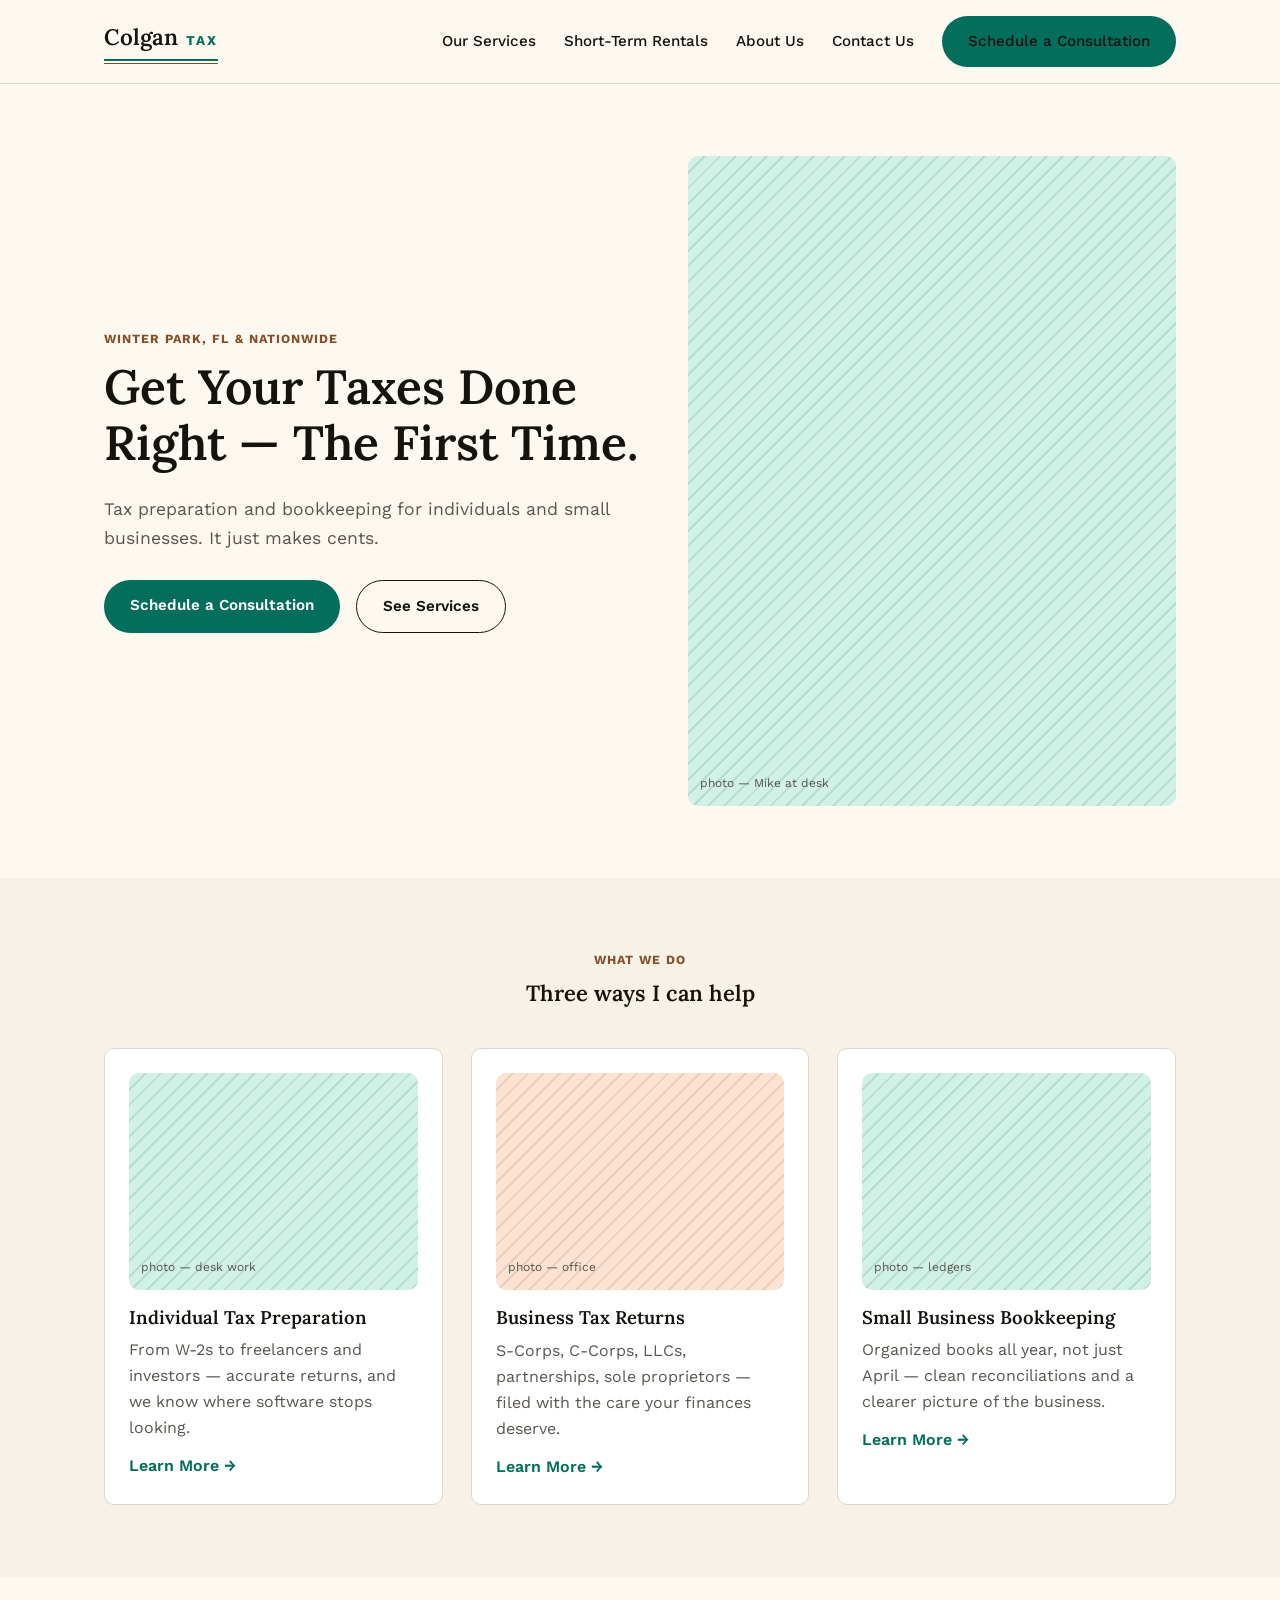
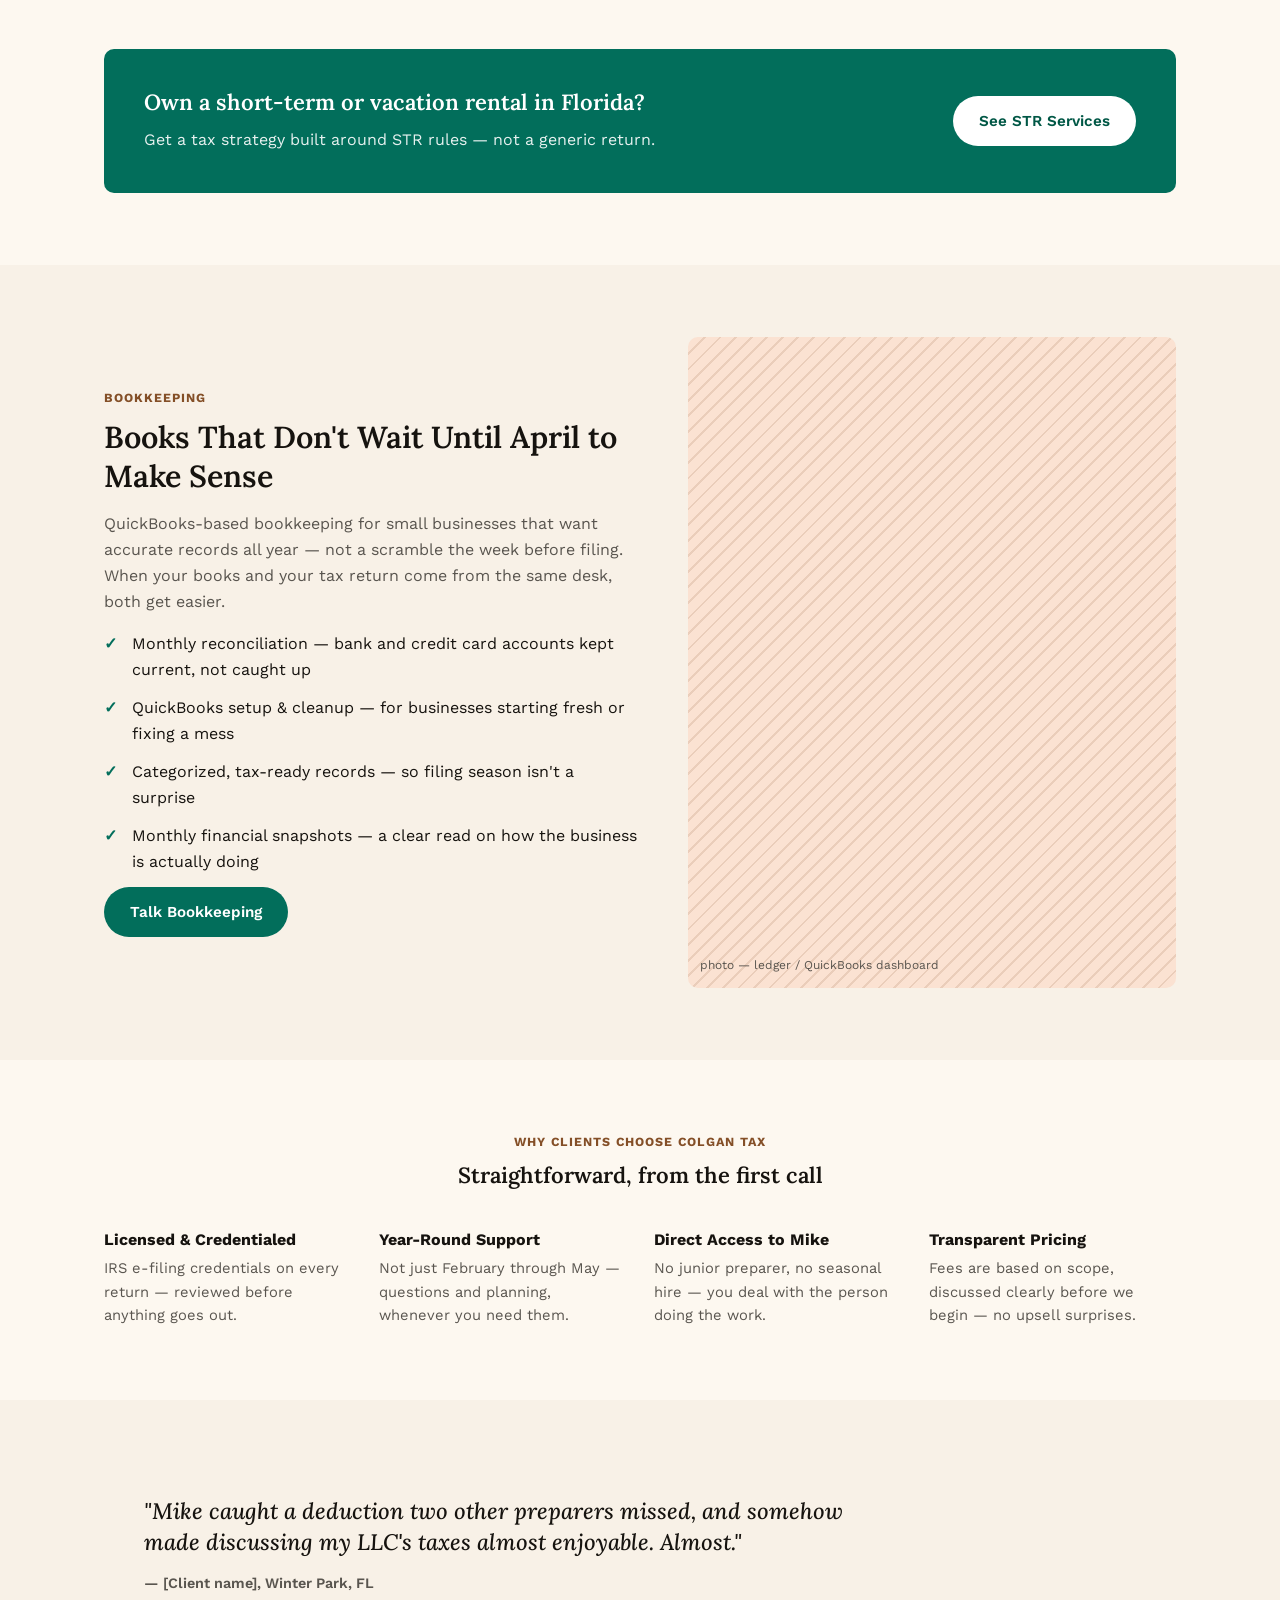
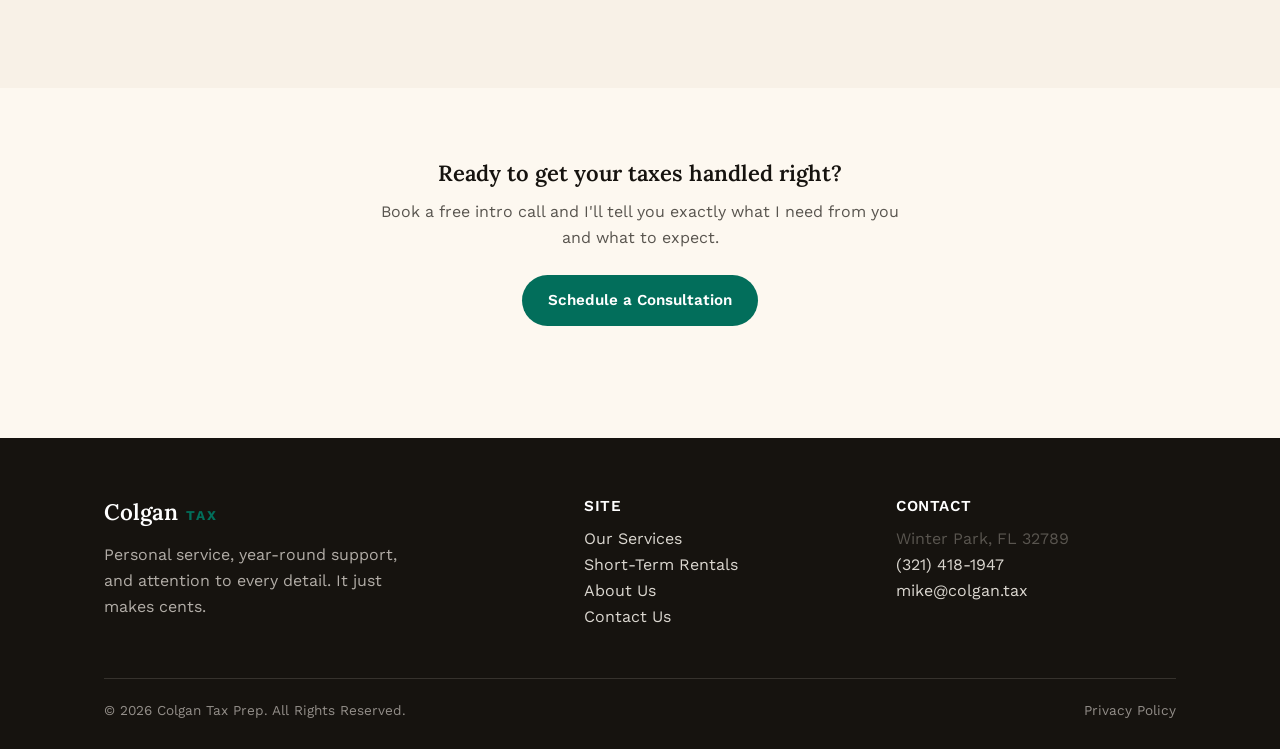
==== index.html @ f98f4fd1 "Initial site: static backbone styled to Colgan Tax design system Five-page static HTML/CSS site (Hom" ====
<!DOCTYPE html>
<html lang="en">
<head>
  <meta charset="UTF-8">
  <meta name="viewport" content="width=device-width, initial-scale=1.0">
  <title>Colgan Tax | Tax Prep &amp; Bookkeeping for Individuals, Businesses &amp; Short-Term Rental Owners</title>
  <meta name="description" content="Colgan Tax provides individual and business tax preparation, small business bookkeeping, and specialized tax services for short-term rental owners, with deep expertise in Florida rental rules.">
  <link rel="icon" type="image/svg+xml" href="images/favicon.svg">
  <link rel="stylesheet" href="css/styles.css">
</head>
<body>

  <header class="site-header">
    <nav class="nav">
      <a href="index.html" class="logo">
        <span class="logo-wordmark">Colgan<span class="tax">TAX</span></span>
        <span class="logo-rules"><span class="rule-1"></span><span class="rule-2"></span></span>
      </a>
      <button class="nav-toggle" aria-label="Toggle navigation">&#9776;</button>
      <ul class="nav-links">
        <li><a href="services.html">Our Services</a></li>
        <li><a href="short-term-rentals.html">Short-Term Rentals</a></li>
        <li><a href="about.html">About Us</a></li>
        <li><a href="contact.html">Contact Us</a></li>
        <li><a href="contact.html#consultation" class="btn btn-primary">Schedule a Consultation</a></li>
      </ul>
    </nav>
  </header>

  <section class="hero">
    <div class="container hero-grid">
      <div>
        <span class="eyebrow">Winter Park, FL &amp; Nationwide</span>
        <h1 class="display">Get Your Taxes Done Right — The First Time.</h1>
        <p class="lead" style="font-size:1.1rem;">Tax preparation and bookkeeping for individuals and small businesses. It just makes cents.</p>
        <div class="actions">
          <a href="contact.html#consultation" class="btn btn-primary">Schedule a Consultation</a>
          <a href="services.html" class="btn btn-outline">See Services</a>
        </div>
      </div>
      <div class="photo-block tint-green">photo — Mike at desk</div>
    </div>
  </section>

  <section class="bg-paper-alt">
    <div class="container">
      <div class="section-header center">
        <span class="eyebrow">What We Do</span>
        <h2>Three ways I can help</h2>
      </div>
      <div class="grid grid-3">
        <div class="card">
          <div class="photo-block tint-green">photo — desk work</div>
          <h3>Individual Tax Preparation</h3>
          <p>From W-2s to freelancers and investors — accurate returns, and we know where software stops looking.</p>
          <a href="services.html#individual" class="text-link">Learn More &rarr;</a>
        </div>
        <div class="card">
          <div class="photo-block tint-gold">photo — office</div>
          <h3>Business Tax Returns</h3>
          <p>S-Corps, C-Corps, LLCs, partnerships, sole proprietors — filed with the care your finances deserve.</p>
          <a href="services.html#business" class="text-link">Learn More &rarr;</a>
        </div>
        <div class="card">
          <div class="photo-block tint-green">photo — ledgers</div>
          <h3>Small Business Bookkeeping</h3>
          <p>Organized books all year, not just April — clean reconciliations and a clearer picture of the business.</p>
          <a href="services.html#bookkeeping" class="text-link">Learn More &rarr;</a>
        </div>
      </div>
    </div>
  </section>

  <section>
    <div class="container">
      <div class="callout">
        <div>
          <h2>Own a short-term or vacation rental in Florida?</h2>
          <p>Get a tax strategy built around STR rules — not a generic return.</p>
        </div>
        <a href="short-term-rentals.html" class="btn" style="background:#fff;color:var(--green-dark);">See STR Services</a>
      </div>
    </div>
  </section>

  <section id="bookkeeping" class="bg-paper-alt">
    <div class="container hero-grid">
      <div>
        <span class="eyebrow">Bookkeeping</span>
        <h2 style="font-size:1.9rem;">Books That Don't Wait Until April to Make Sense</h2>
        <p>QuickBooks-based bookkeeping for small businesses that want accurate records all year — not a scramble the week before filing. When your books and your tax return come from the same desk, both get easier.</p>
        <ul class="check-list">
          <li>Monthly reconciliation — bank and credit card accounts kept current, not caught up</li>
          <li>QuickBooks setup &amp; cleanup — for businesses starting fresh or fixing a mess</li>
          <li>Categorized, tax-ready records — so filing season isn't a surprise</li>
          <li>Monthly financial snapshots — a clear read on how the business is actually doing</li>
        </ul>
        <a href="contact.html#consultation" class="btn btn-primary">Talk Bookkeeping</a>
      </div>
      <div class="photo-block tint-gold">photo — ledger / QuickBooks dashboard</div>
    </div>
  </section>

  <section>
    <div class="container">
      <div class="section-header center">
        <span class="eyebrow">Why Clients Choose Colgan Tax</span>
        <h2>Straightforward, from the first call</h2>
      </div>
      <div class="grid grid-4">
        <div class="trust-item">
          <h3>Licensed &amp; Credentialed</h3>
          <p>IRS e-filing credentials on every return — reviewed before anything goes out.</p>
        </div>
        <div class="trust-item">
          <h3>Year-Round Support</h3>
          <p>Not just February through May — questions and planning, whenever you need them.</p>
        </div>
        <div class="trust-item">
          <h3>Direct Access to Mike</h3>
          <p>No junior preparer, no seasonal hire — you deal with the person doing the work.</p>
        </div>
        <div class="trust-item">
          <h3>Transparent Pricing</h3>
          <p>Fees are based on scope, discussed clearly before we begin — no upsell surprises.</p>
        </div>
      </div>
    </div>
  </section>

  <section class="bg-paper-alt">
    <div class="container">
      <blockquote class="testimonial">
        "Mike caught a deduction two other preparers missed, and somehow made discussing my LLC's taxes almost enjoyable. Almost."
        <cite>— [Client name], Winter Park, FL</cite>
      </blockquote>
    </div>
  </section>

  <section class="text-center">
    <div class="container">
      <h2>Ready to get your taxes handled right?</h2>
      <p style="max-width:520px;margin:0 auto 24px;">Book a free intro call and I'll tell you exactly what I need from you and what to expect.</p>
      <a href="contact.html#consultation" class="btn btn-primary">Schedule a Consultation</a>
    </div>
  </section>

  <footer class="site-footer">
    <div class="container">
      <div class="footer-grid">
        <div>
          <span class="logo-wordmark">Colgan<span class="tax">TAX</span></span>
          <p class="footer-tagline">Personal service, year-round support, and attention to every detail. It just makes cents.</p>
        </div>
        <div>
          <h4>Site</h4>
          <p><a href="services.html">Our Services</a><br>
          <a href="short-term-rentals.html">Short-Term Rentals</a><br>
          <a href="about.html">About Us</a><br>
          <a href="contact.html">Contact Us</a></p>
        </div>
        <div>
          <h4>Contact</h4>
          <p>Winter Park, FL 32789<br>
          <a href="tel:+13214181947">(321) 418-1947</a><br>
          <a href="mailto:mike@colgan.tax">mike@colgan.tax</a></p>
        </div>
      </div>
      <div class="footer-bottom">
        <span>&copy; <span data-year>2026</span> Colgan Tax Prep. All Rights Reserved.</span>
        <span><a href="#">Privacy Policy</a></span>
      </div>
    </div>
  </footer>

  <script src="js/main.js"></script>
</body>
</html>
---- css/styles.css ----
@import url('https://fonts.googleapis.com/css2?family=Lora:ital,wght@0,500;0,600;0,700;1,500&family=Work+Sans:wght@400;500;600;700&display=swap');

/* =========================================================
   Colgan Tax — design tokens
   Source: Colgan Tax Design System v1, July 2026
   ========================================================= */
:root {
  --paper: oklch(98% .012 75);
  --ink: oklch(19% .01 75);
  --ink-soft: oklch(45% .01 75);
  --line: oklch(88% .01 75);

  --green: oklch(48% .09 175);
  --green-dark: oklch(40% .09 175);
  --green-tint: oklch(93% .035 175);

  --gold: oklch(48% .09 55);
  --gold-dark: oklch(40% .09 55);
  --gold-tint: oklch(93% .035 55);

  --font-display: 'Lora', Georgia, serif;
  --font-body: 'Work Sans', -apple-system, BlinkMacSystemFont, sans-serif;

  --radius-pill: 999px;
  --radius-card: 10px;
  --max-width: 1120px;
  --shadow: 0 2px 14px rgba(20, 30, 25, 0.06);
}

* { box-sizing: border-box; }
html { scroll-behavior: smooth; }

body {
  margin: 0;
  font-family: var(--font-body);
  color: var(--ink);
  background: var(--paper);
  line-height: 1.625; /* body 16/26 */
}

h1, h2, h3, h4 {
  font-family: var(--font-display);
  font-weight: 600;
  color: var(--ink);
  margin: 0 0 0.5em;
}

h1 { font-size: 2rem; line-height: 1.25; } /* 32/40 */
h2 { font-size: 1.375rem; line-height: 1.27; } /* 22/28 */
h3 { font-size: 1.15rem; line-height: 1.3; }

.display { font-size: 3rem; line-height: 1.17; } /* 48/56 */

p { margin: 0 0 1em; color: var(--ink-soft); }

a { color: var(--green); text-decoration: none; }
a:hover { text-decoration: underline; }

img { max-width: 100%; display: block; }

.container {
  max-width: var(--max-width);
  margin: 0 auto;
  padding: 0 24px;
}

/* ---------- Logo / wordmark (Direction A — Grand Total wordmark) ---------- */
.logo {
  display: inline-flex;
  flex-direction: column;
  text-decoration: none;
  width: fit-content;
}
.logo:hover { text-decoration: none; }
.logo-wordmark {
  font-family: var(--font-display);
  font-weight: 600;
  font-size: 1.4rem;
  color: var(--ink);
  display: flex;
  align-items: baseline;
  gap: 8px;
}
.logo-wordmark .tax {
  font-family: var(--font-body);
  font-weight: 700;
  letter-spacing: 0.15em;
  color: var(--green);
  font-size: 0.6em;
}
.logo-rules { margin-top: 4px; }
.logo-rules span { display: block; }
.logo-rules .rule-1 { height: 2px; background: var(--green); }
.logo-rules .rule-2 { height: 1px; background: var(--gold); margin-top: 2px; }

/* ---------- Header / nav ---------- */
.site-header {
  background: var(--paper);
  border-bottom: 1px solid var(--line);
  position: sticky;
  top: 0;
  z-index: 50;
}

.nav {
  display: flex;
  align-items: center;
  justify-content: space-between;
  padding: 16px 24px;
  max-width: var(--max-width);
  margin: 0 auto;
}

.nav-links {
  display: flex;
  align-items: center;
  gap: 28px;
  list-style: none;
  margin: 0;
  padding: 0;
}

.nav-links a {
  color: var(--ink);
  font-weight: 500;
  font-size: 0.95rem;
}
.nav-links a:hover { color: var(--green); text-decoration: none; }

.nav-toggle {
  display: none;
  background: none;
  border: none;
  font-size: 1.6rem;
  color: var(--ink);
  cursor: pointer;
}

/* ---------- Buttons ---------- */
.btn {
  display: inline-block;
  padding: 13px 26px;
  border-radius: var(--radius-pill);
  font-weight: 600;
  font-size: 0.95rem;
  cursor: pointer;
  border: none;
  font-family: var(--font-body);
}

.btn-primary { background: var(--green); color: #fff; }
.btn-primary:hover { background: var(--green-dark); text-decoration: none; }

.btn-gold { background: var(--gold); color: #fff; }
.btn-gold:hover { background: var(--gold-dark); text-decoration: none; }

.btn-outline { background: transparent; color: var(--ink); border: 1px solid var(--ink); }
.btn-outline:hover { background: var(--ink); color: var(--paper); text-decoration: none; }

.btn-outline-invert { background: transparent; color: #fff; border: 1px solid rgba(255,255,255,0.5); }
.btn-outline-invert:hover { background: rgba(255,255,255,0.12); text-decoration: none; }

.text-link { color: var(--green); font-weight: 600; }

/* ---------- Hero ---------- */
.hero { padding: 72px 0; }
.hero-small { padding: 56px 0; }

.hero-grid {
  display: grid;
  grid-template-columns: 1.1fr 1fr;
  gap: 48px;
  align-items: center;
}

.eyebrow {
  text-transform: uppercase;
  letter-spacing: 0.08em;
  font-size: 0.78rem;
  color: var(--gold);
  font-weight: 700;
  margin-bottom: 10px;
  display: block;
}

.hero .actions { display: flex; gap: 16px; margin-top: 28px; flex-wrap: wrap; }

/* ---------- Photo placeholder (diagonal ledger stripes) ---------- */
.photo-block {
  border-radius: var(--radius-card);
  aspect-ratio: 4 / 3;
  display: flex;
  align-items: flex-end;
  padding: 12px;
  font-size: 0.75rem;
  color: var(--ink-soft);
  font-family: var(--font-body);
}
.photo-block.tint-green {
  background-color: var(--green-tint);
  background-image: repeating-linear-gradient(135deg, oklch(48% .09 175 / 14%) 0px, oklch(48% .09 175 / 14%) 2px, transparent 2px, transparent 11px);
}
.photo-block.tint-gold {
  background-color: var(--gold-tint);
  background-image: repeating-linear-gradient(135deg, oklch(48% .09 55 / 14%) 0px, oklch(48% .09 55 / 14%) 2px, transparent 2px, transparent 11px);
}
.hero-grid .photo-block { aspect-ratio: 3 / 4; }

/* ---------- Sections ---------- */
section { padding: 72px 0; }
.section-tight { padding: 56px 0; }

.section-header { max-width: 640px; margin-bottom: 40px; }
.section-header.center { margin-left: auto; margin-right: auto; text-align: center; }

/* ---------- Grid / cards ---------- */
.grid { display: grid; gap: 28px; }
.grid-3 { grid-template-columns: repeat(3, 1fr); }
.grid-2 { grid-template-columns: repeat(2, 1fr); }
.grid-4 { grid-template-columns: repeat(4, 1fr); }

.card {
  background: #fff;
  border: 1px solid var(--line);
  border-radius: var(--radius-card);
  padding: 24px;
}
.card h3 { margin: 16px 0 8px; }
.card p { margin-bottom: 12px; }

.card .icon {
  width: 44px;
  height: 44px;
  border-radius: 50%;
  background: var(--green-tint);
  color: var(--green-dark);
  display: flex;
  align-items: center;
  justify-content: center;
  font-size: 1.3rem;
}

/* ---------- Tags / badges ---------- */
.tag {
  display: inline-block;
  border-radius: var(--radius-pill);
  padding: 6px 16px;
  font-size: 0.85rem;
  font-weight: 600;
  margin-right: 8px;
  margin-bottom: 8px;
}
.tag-green { background: var(--green-tint); color: var(--green-dark); }
.tag-gold { background: var(--gold-tint); color: var(--gold-dark); }

/* ---------- Callout banner ---------- */
.callout {
  background: var(--green);
  color: #fff;
  border-radius: var(--radius-card);
  padding: 40px;
  display: flex;
  align-items: center;
  justify-content: space-between;
  gap: 24px;
  flex-wrap: wrap;
}
.callout h2, .callout p { color: #fff; }
.callout p { color: rgba(255,255,255,0.9); margin-bottom: 0; }

/* ---------- Trust bar ---------- */
.trust-item h3 { font-family: var(--font-body); font-size: 1rem; font-weight: 700; margin-bottom: 6px; }
.trust-item p { font-size: 0.92rem; margin-bottom: 0; }

/* ---------- List with checks ---------- */
.check-list { list-style: none; margin: 0; padding: 0; }
.check-list li {
  padding-left: 28px;
  position: relative;
  margin-bottom: 12px;
  color: var(--ink);
}
.check-list li::before {
  content: "\2713";
  position: absolute;
  left: 0;
  color: var(--green);
  font-weight: bold;
}

/* ---------- Testimonial ---------- */
.testimonial {
  font-family: var(--font-display);
  font-style: italic;
  font-weight: 500;
  font-size: 1.4rem;
  line-height: 1.4;
  color: var(--ink);
  max-width: 720px;
}
.testimonial cite {
  display: block;
  margin-top: 16px;
  font-style: normal;
  font-family: var(--font-body);
  font-weight: 600;
  color: var(--ink-soft);
  font-size: 0.9rem;
}

/* ---------- Forms ---------- */
form .field { margin-bottom: 20px; }
label { display: block; font-weight: 600; margin-bottom: 6px; font-size: 0.92rem; color: var(--ink); }
input, textarea, select {
  width: 100%;
  padding: 12px 14px;
  border: 1px solid var(--line);
  border-radius: 8px;
  font-family: var(--font-body);
  font-size: 1rem;
  background: #fff;
  color: var(--ink);
}
input:focus, textarea:focus, select:focus {
  outline: 2px solid var(--green);
  outline-offset: 1px;
}
textarea { resize: vertical; min-height: 130px; }

/* ---------- Footer ---------- */
.site-footer {
  background: var(--ink);
  color: oklch(88% .01 75);
  padding: 56px 0 28px;
  margin-top: 40px;
}
.site-footer .logo-wordmark { color: #fff; }
.site-footer h4 { color: #fff; font-family: var(--font-body); font-size: 0.95rem; letter-spacing: 0.04em; text-transform: uppercase; }
.site-footer a { color: oklch(88% .01 75); }
.site-footer a:hover { color: #fff; }
.footer-tagline { margin-top: 12px; max-width: 320px; color: oklch(75% .01 75); }
.footer-grid {
  display: grid;
  grid-template-columns: 1.6fr 1fr 1fr;
  gap: 32px;
  margin-bottom: 32px;
}
.footer-bottom {
  border-top: 1px solid oklch(32% .01 75);
  padding-top: 20px;
  font-size: 0.85rem;
  display: flex;
  justify-content: space-between;
  flex-wrap: wrap;
  gap: 12px;
  color: oklch(65% .01 75);
}
.footer-bottom a { color: oklch(65% .01 75); }

/* ---------- Utility ---------- */
.text-center { text-align: center; }
.mt-0 { margin-top: 0; }
.bg-paper-alt { background: oklch(96% .015 75); }

/* ---------- Responsive ---------- */
@media (max-width: 860px) {
  .grid-3, .grid-4 { grid-template-columns: 1fr 1fr; }
  .footer-grid { grid-template-columns: 1fr 1fr; }
  .hero-grid { grid-template-columns: 1fr; }
  .hero-grid .photo-block { aspect-ratio: 16/9; order: -1; }
  .display { font-size: 2.4rem; }
}

@media (max-width: 640px) {
  .display { font-size: 2rem; }
  .grid-3, .grid-2, .grid-4 { grid-template-columns: 1fr; }
  .footer-grid { grid-template-columns: 1fr; }

  .nav-toggle { display: block; }
  .nav-links {
    position: absolute;
    top: 100%;
    left: 0;
    right: 0;
    background: var(--paper);
    border-bottom: 1px solid var(--line);
    flex-direction: column;
    align-items: flex-start;
    padding: 20px 24px;
    gap: 18px;
    display: none;
  }
  .nav-links.open { display: flex; }
}
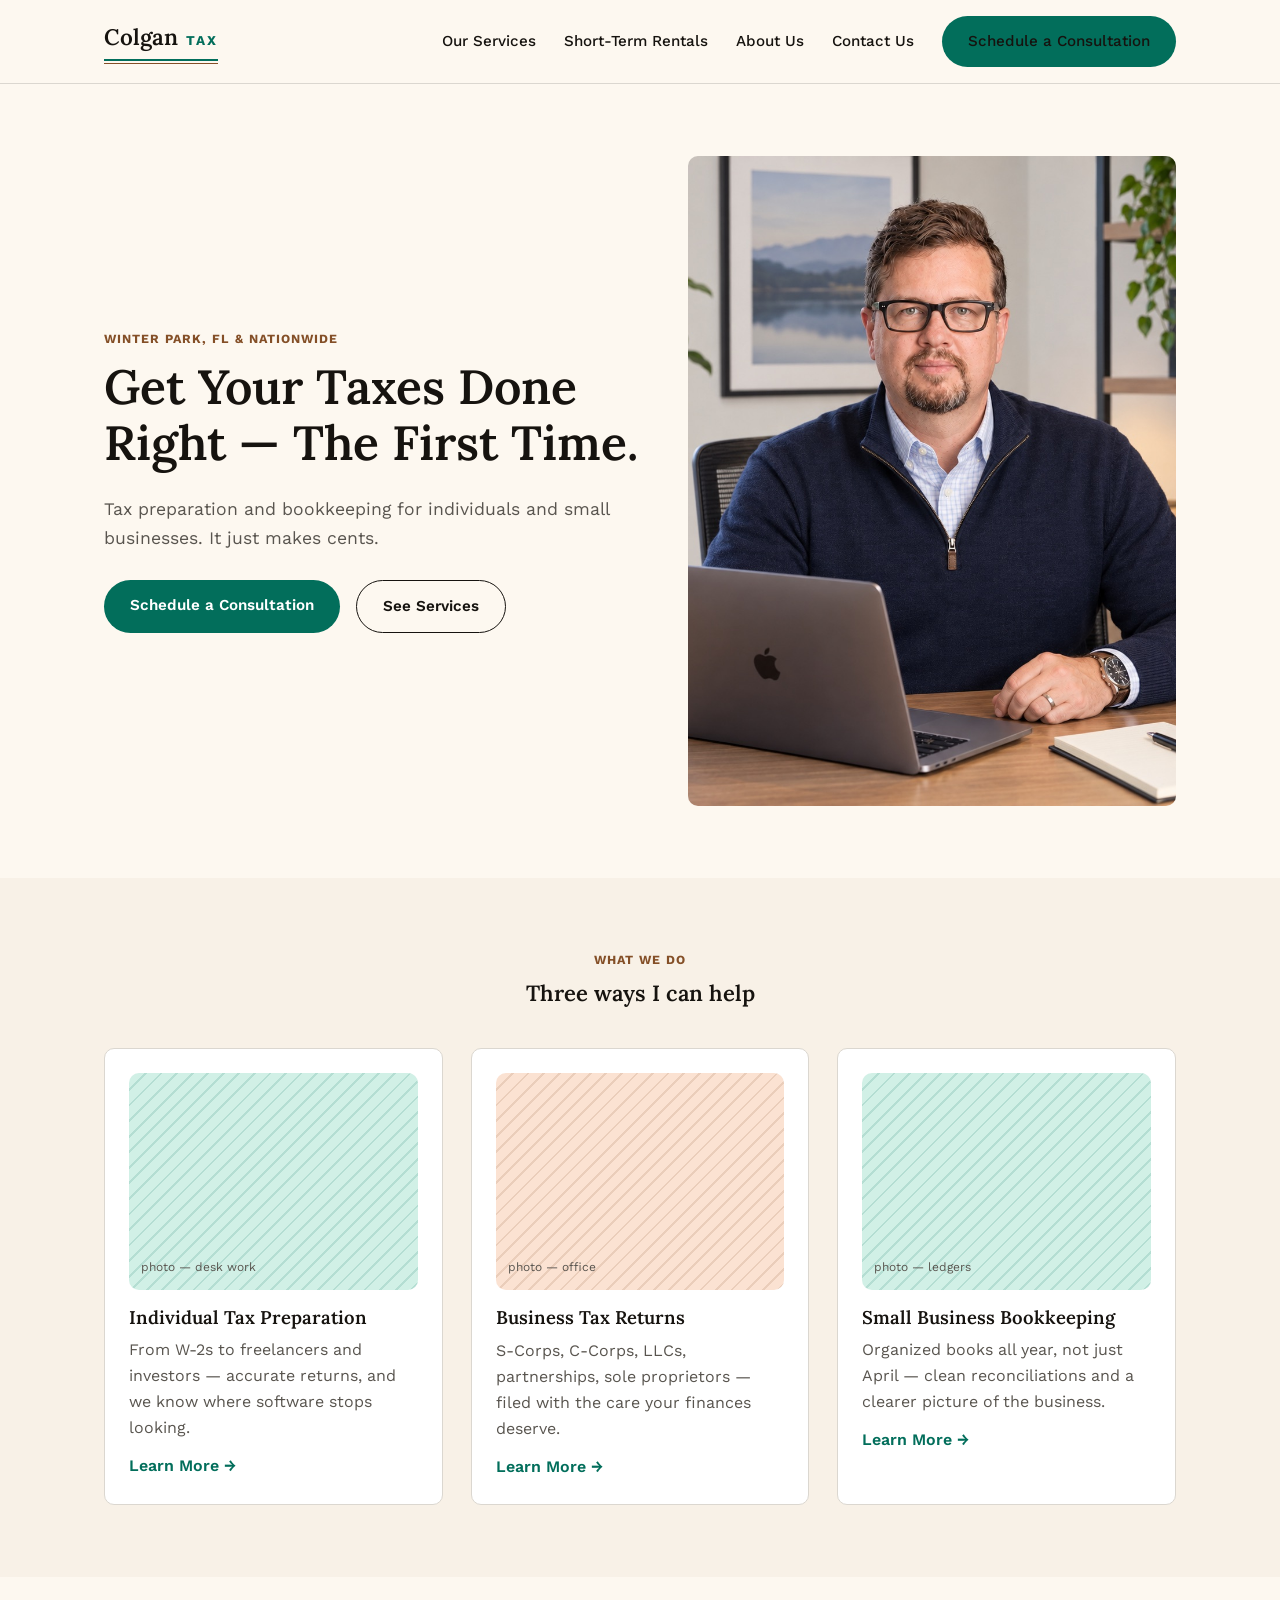
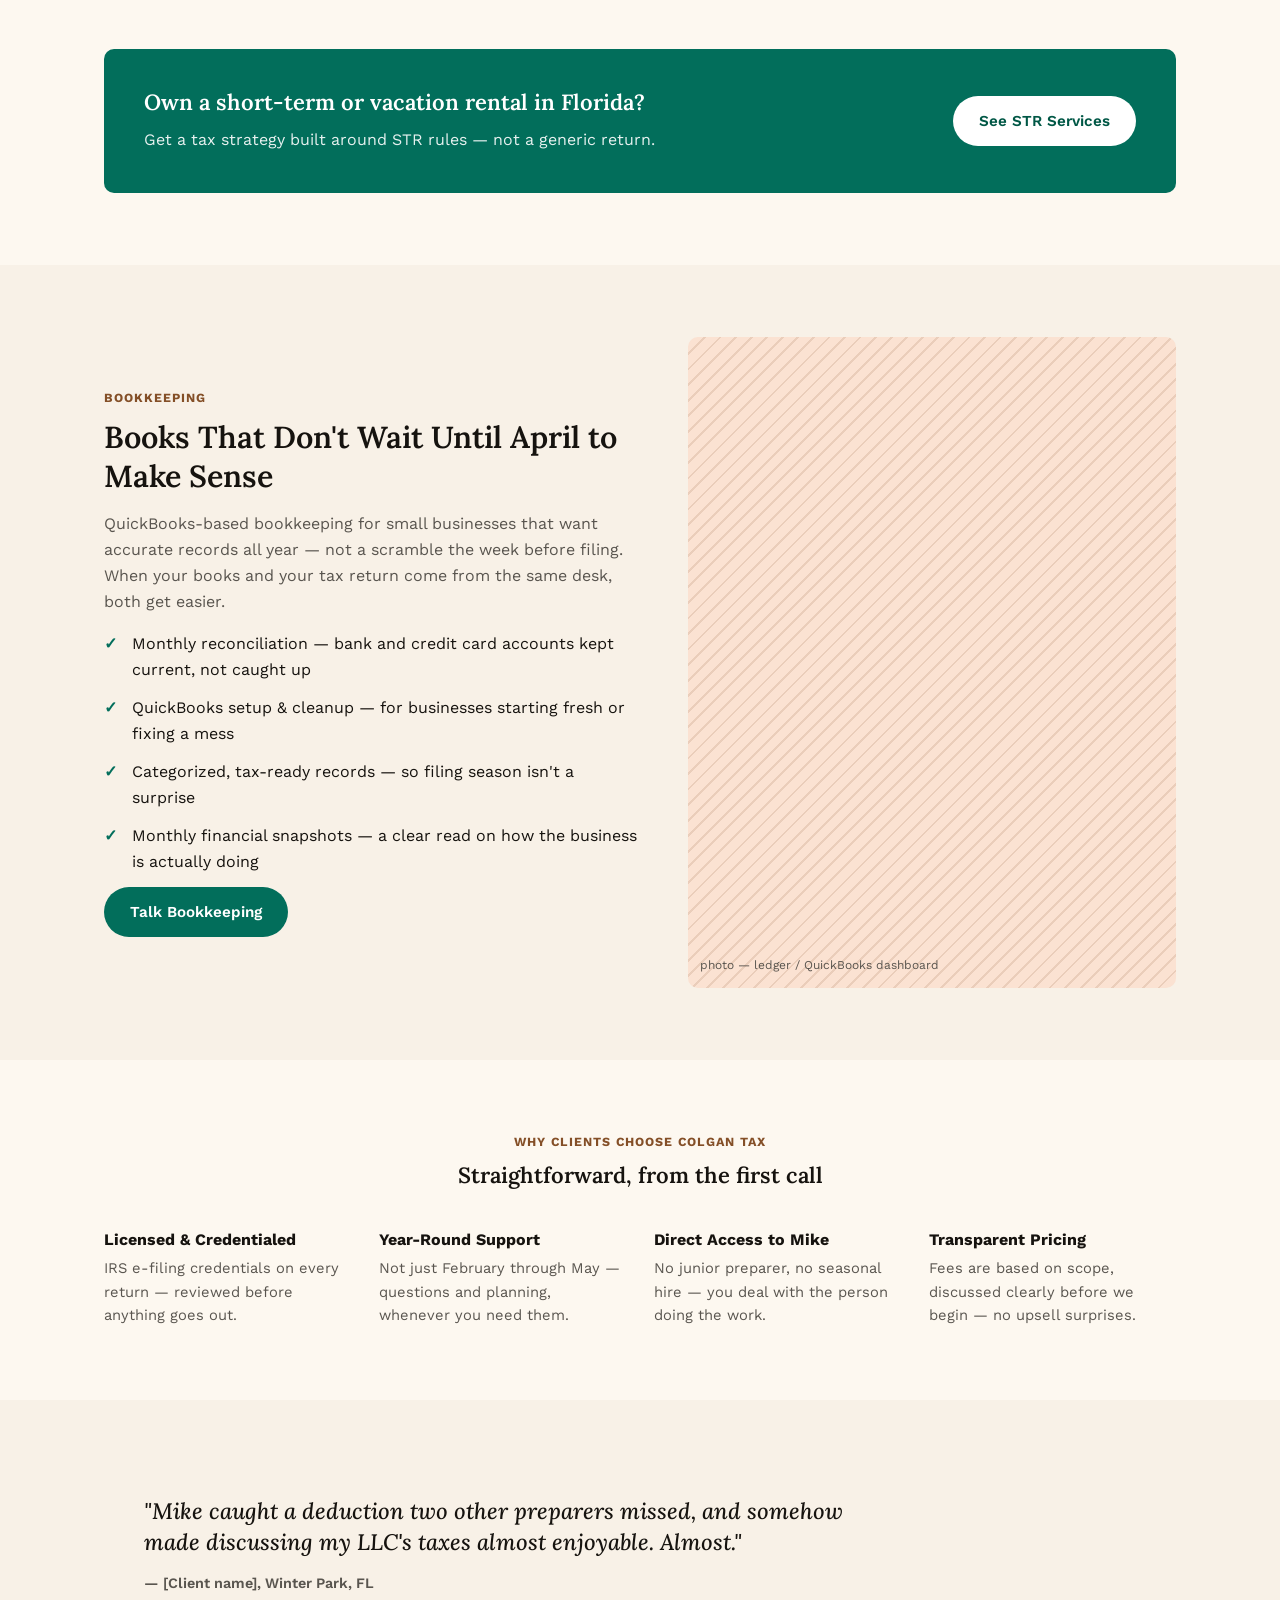
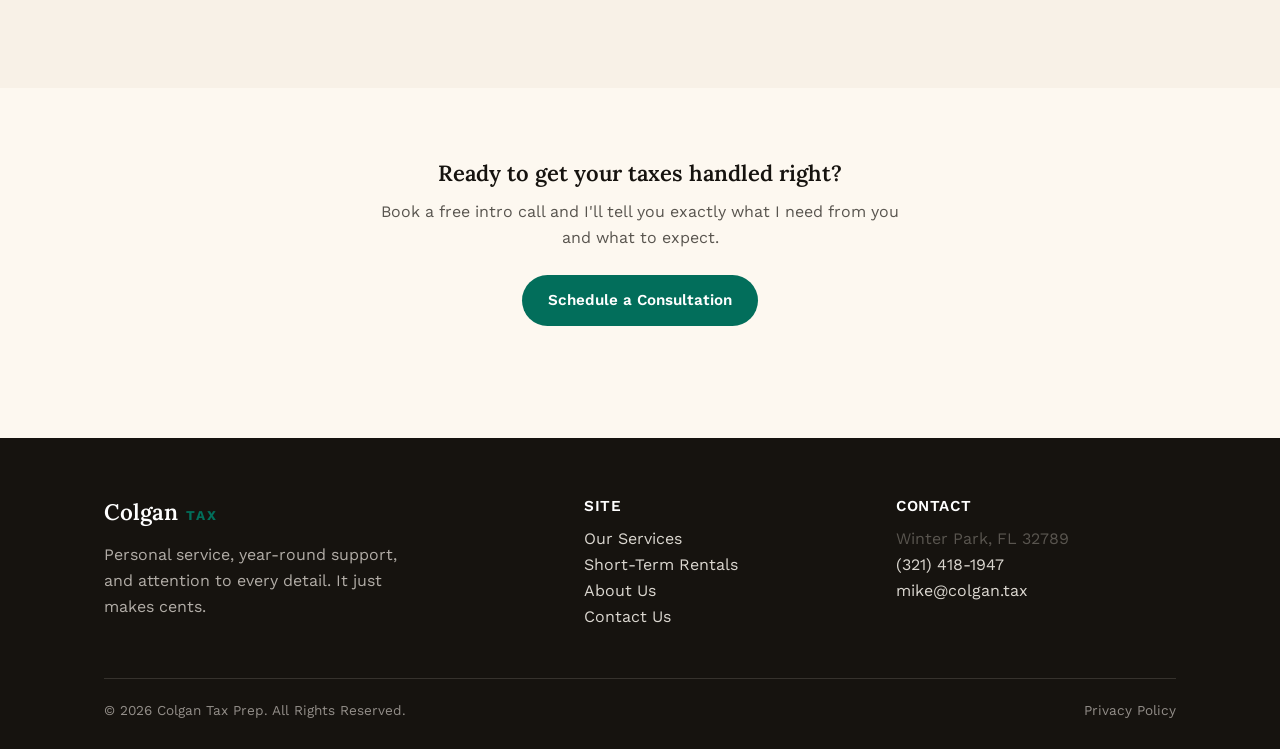
==== commit 60961074: "Add real headshot photo to homepage hero and about page Replaces the "photo — Mike at desk" placehol" ====
--- a/index.html
+++ b/index.html
@@ -38,7 +38,7 @@
           <a href="services.html" class="btn btn-outline">See Services</a>
         </div>
       </div>
-      <div class="photo-block tint-green">photo — Mike at desk</div>
+      <img src="images/mike-at-desk.jpg" alt="Mike Colgan working at his desk" style="border-radius: var(--radius-card); aspect-ratio: 3/4; object-fit: cover; width: 100%;">
     </div>
   </section>
 
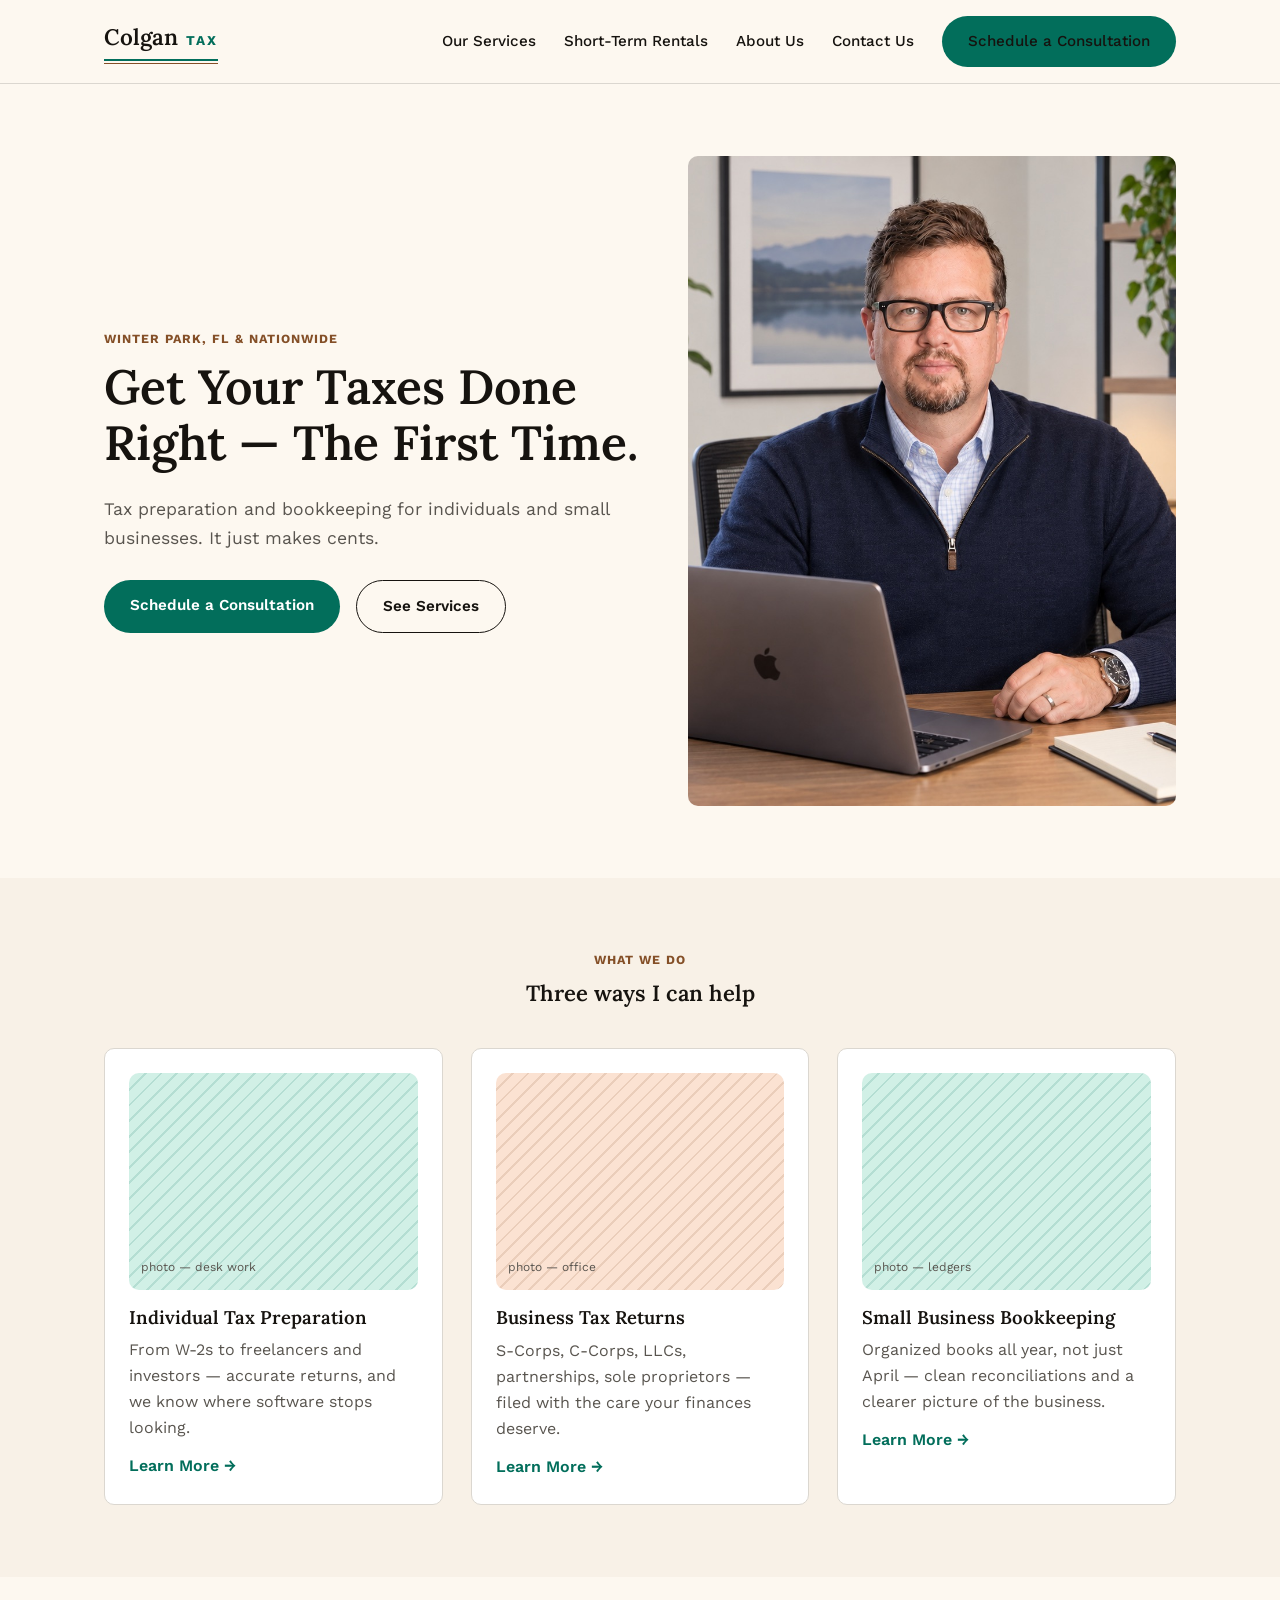
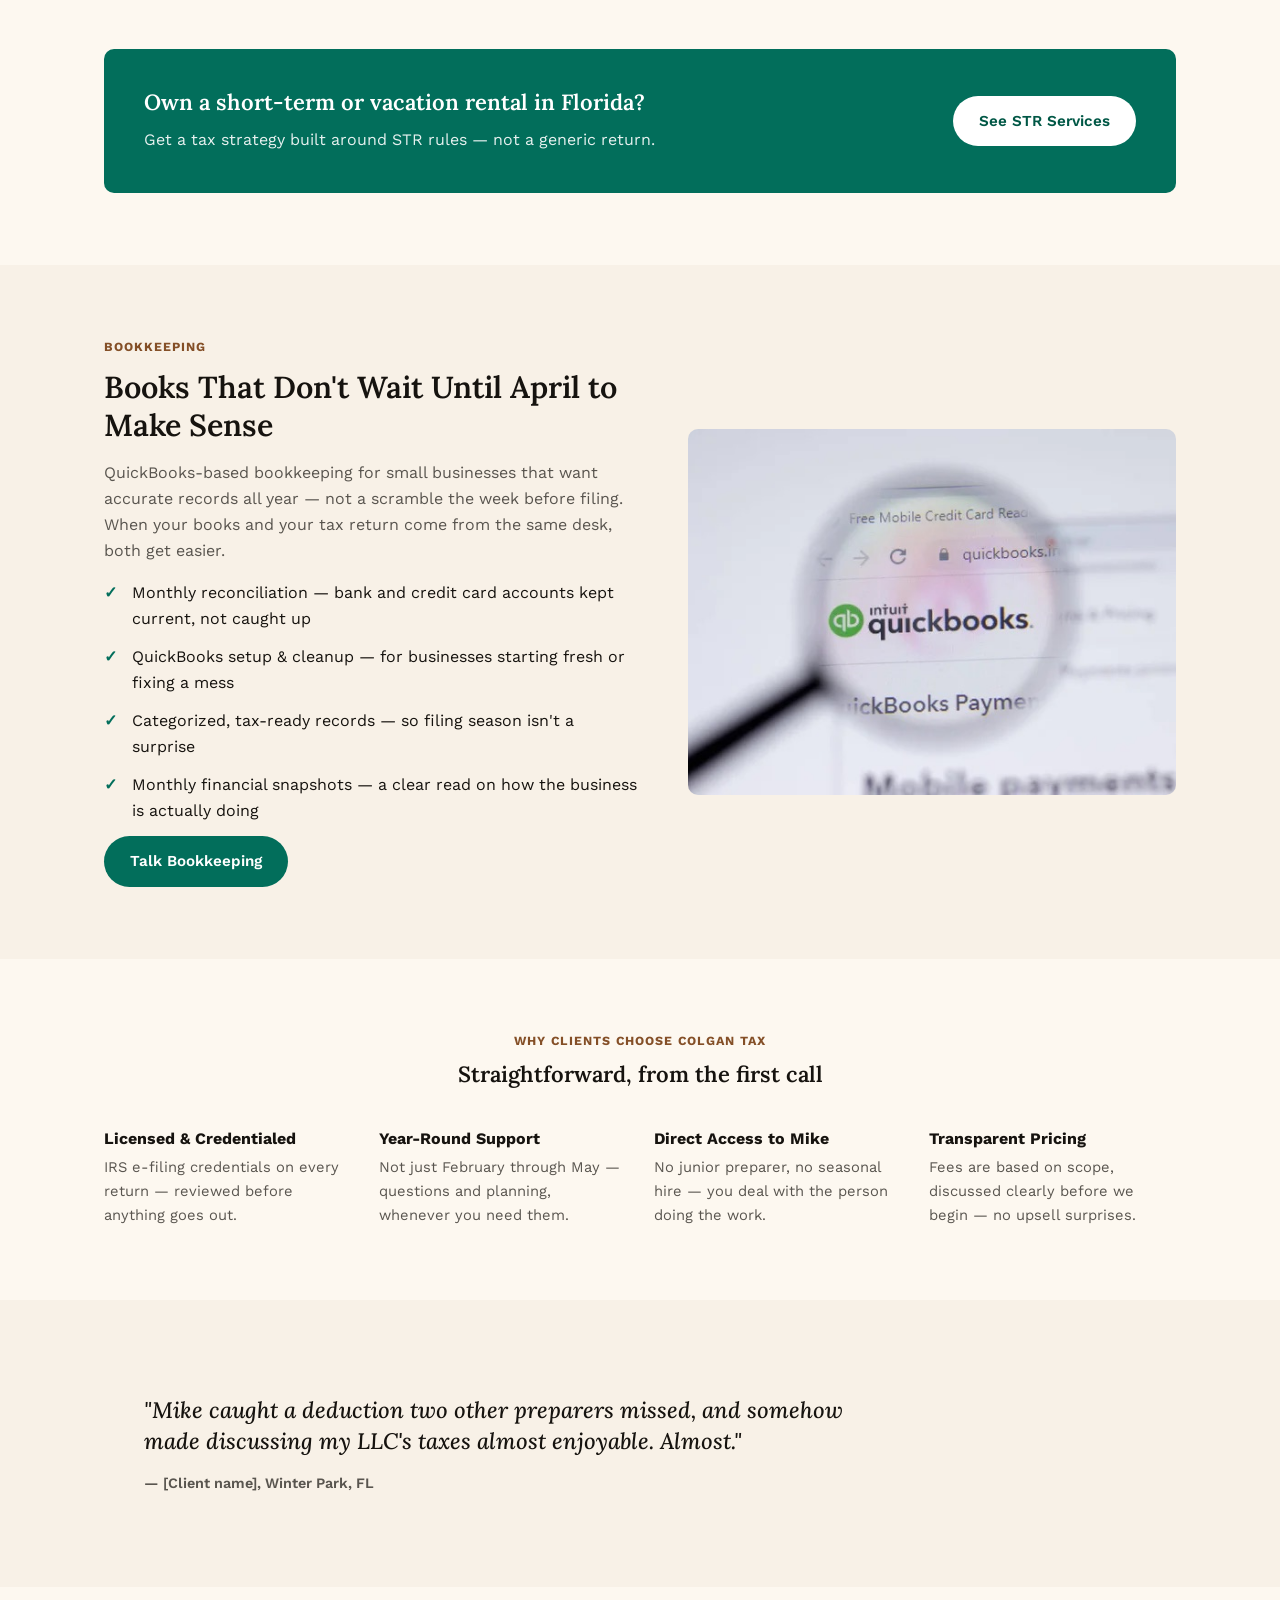
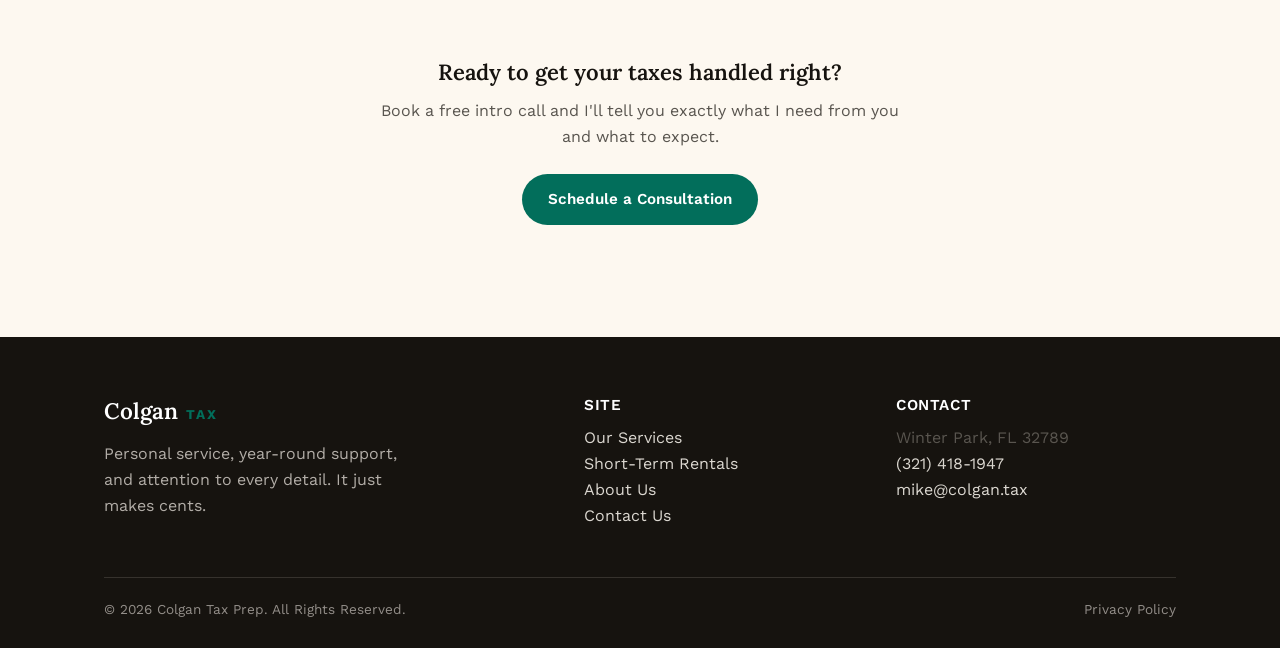
==== commit 1d8d8481: "Add QuickBooks photo to bookkeeping section Replaces the "photo — ledger / QuickBooks dashboard" pla" ====
--- a/index.html
+++ b/index.html
@@ -97,7 +97,7 @@
         </ul>
         <a href="contact.html#consultation" class="btn btn-primary">Talk Bookkeeping</a>
       </div>
-      <div class="photo-block tint-gold">photo — ledger / QuickBooks dashboard</div>
+      <img src="images/quickbooks-dashboard.jpg" alt="QuickBooks bookkeeping software" style="border-radius: var(--radius-card); aspect-ratio: 4/3; object-fit: cover; width: 100%;">
     </div>
   </section>
 
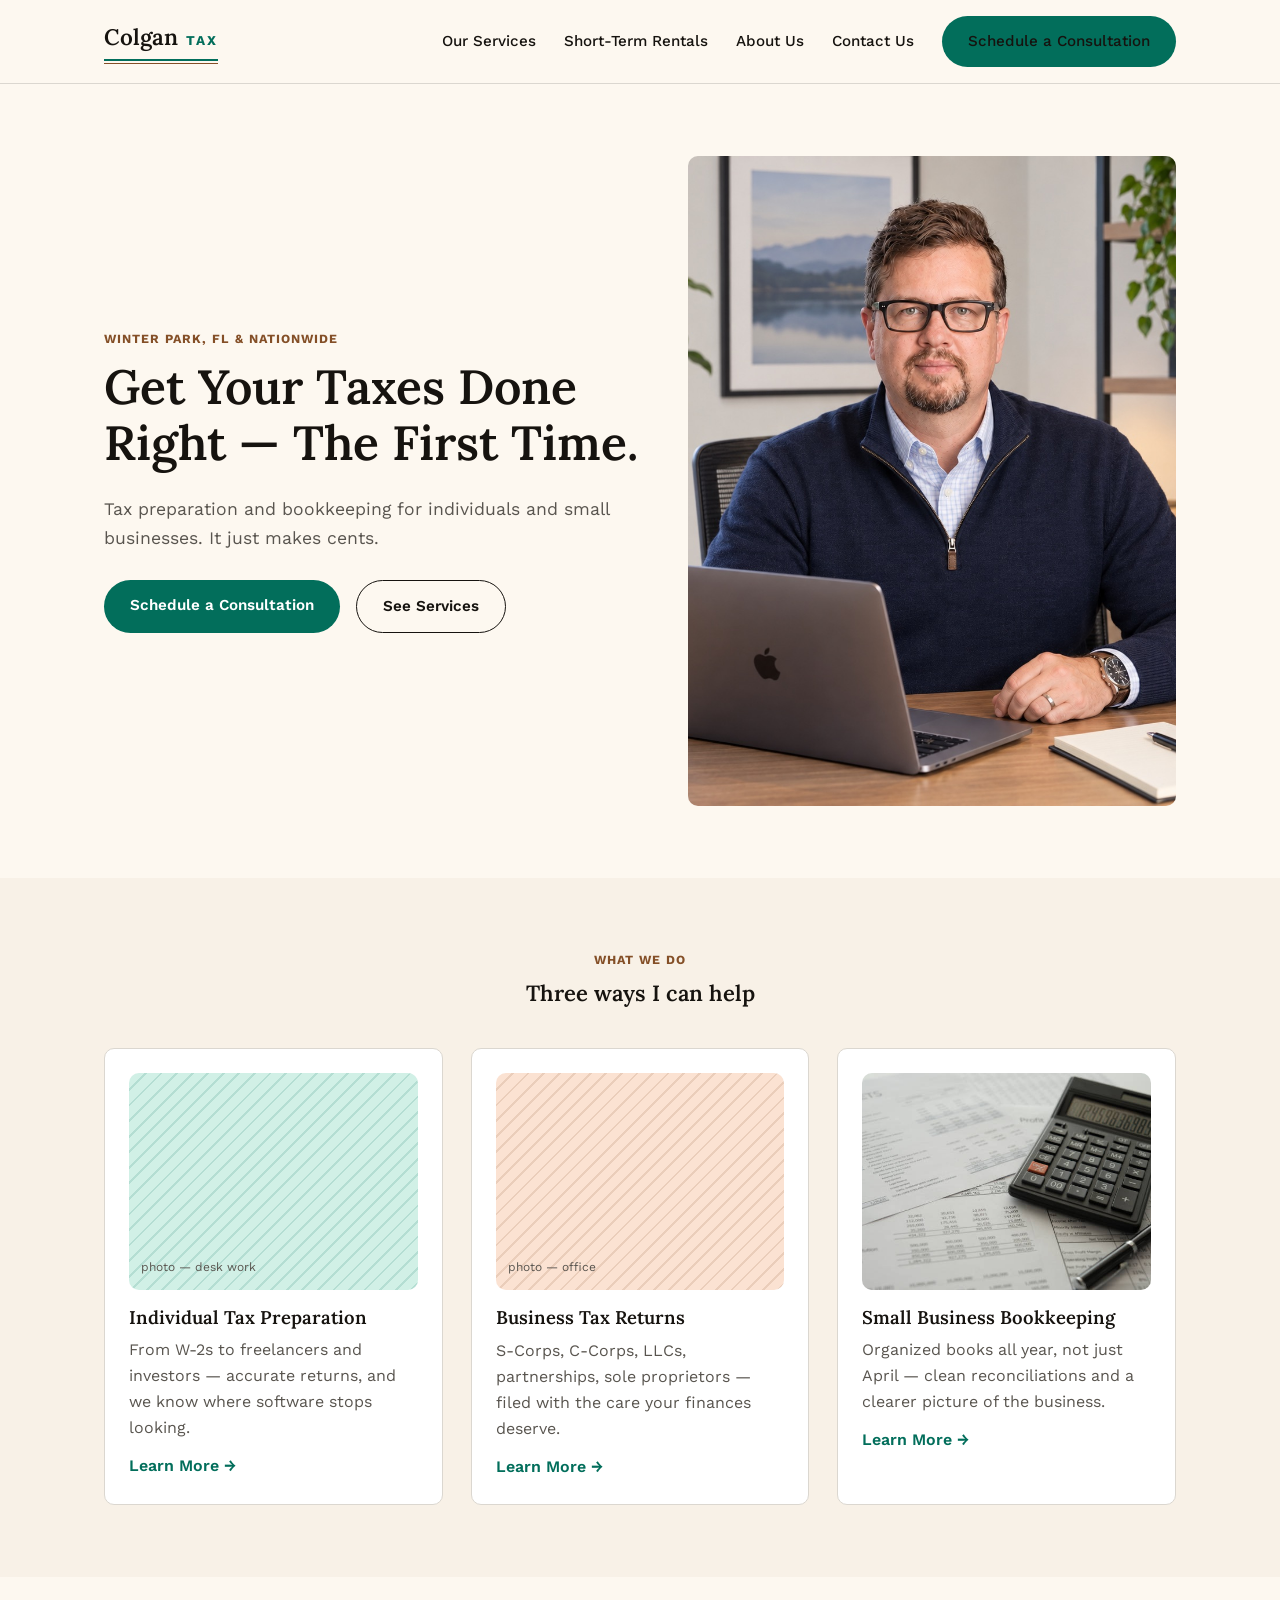
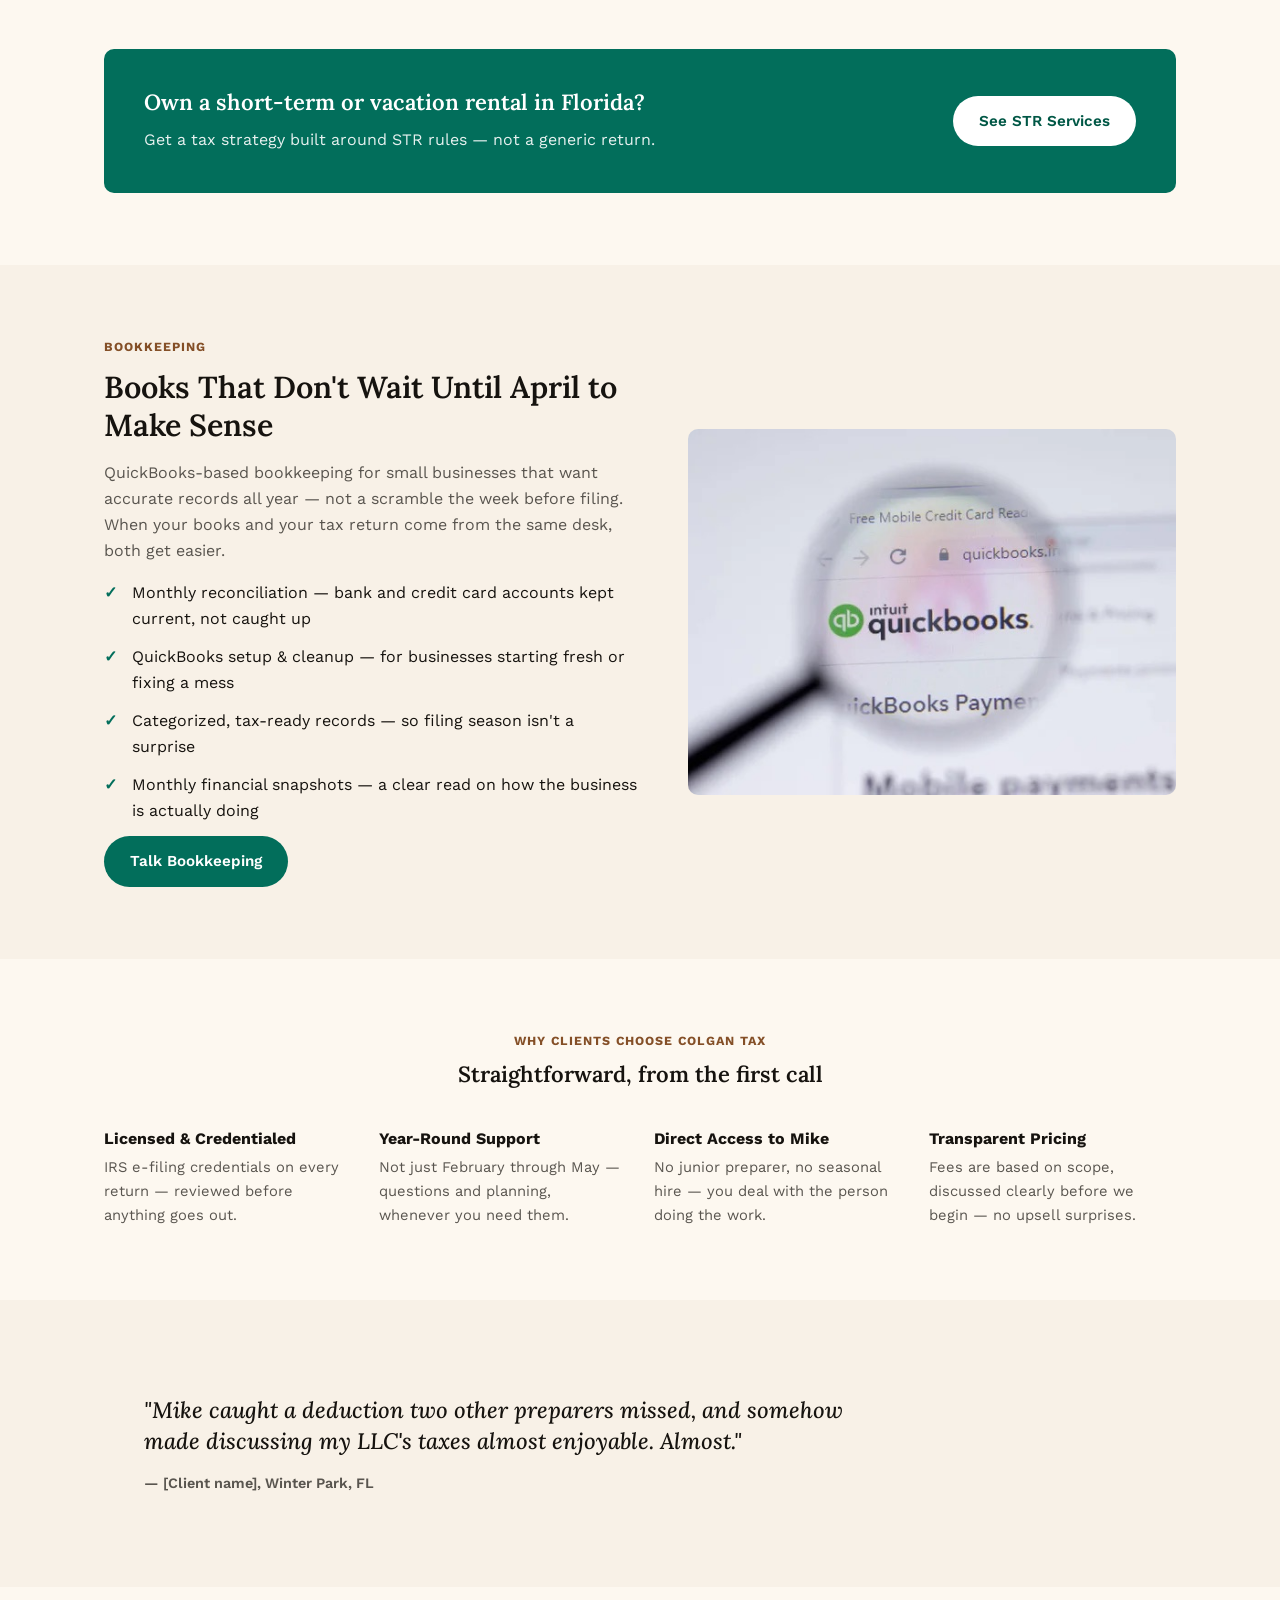
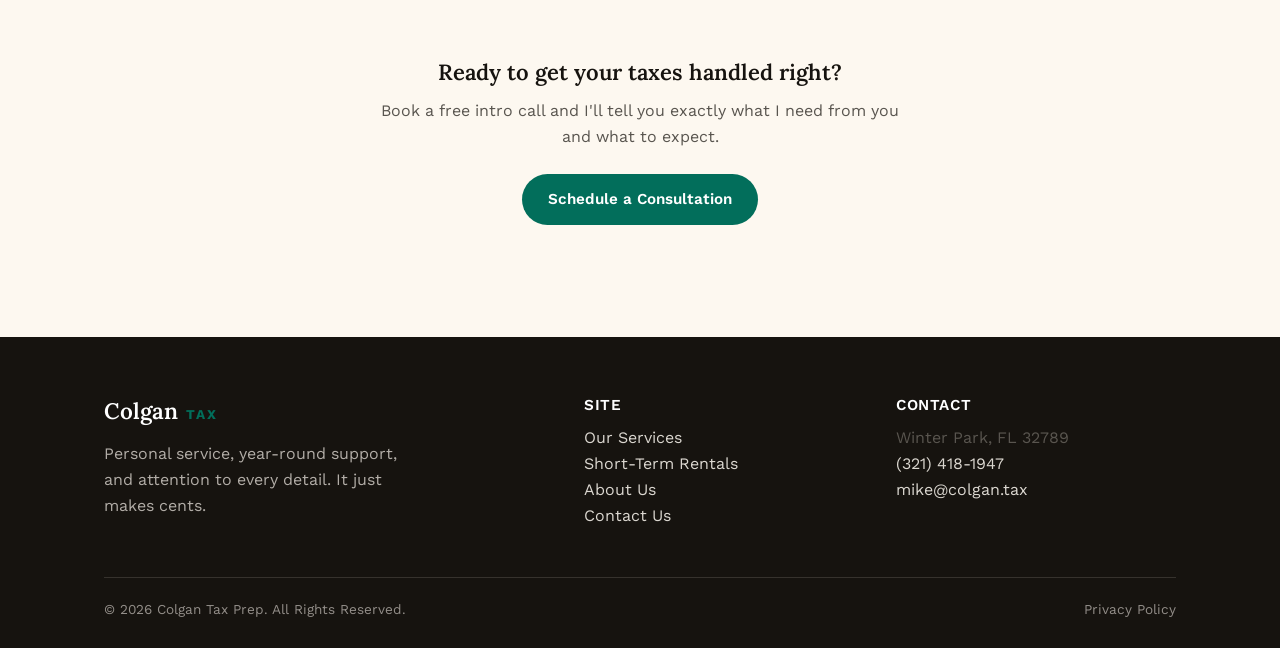
==== commit 95e3cb19: "Add ledger photo to bookkeeping card on homepage Replaces the "photo — ledgers" placeholder on the S" ====
--- a/index.html
+++ b/index.html
@@ -62,7 +62,7 @@
           <a href="services.html#business" class="text-link">Learn More &rarr;</a>
         </div>
         <div class="card">
-          <div class="photo-block tint-green">photo — ledgers</div>
+          <img src="images/ledgers.jpg" alt="Financial statements and calculator" style="border-radius: var(--radius-card); aspect-ratio: 4/3; object-fit: cover; width: 100%;">
           <h3>Small Business Bookkeeping</h3>
           <p>Organized books all year, not just April — clean reconciliations and a clearer picture of the business.</p>
           <a href="services.html#bookkeeping" class="text-link">Learn More &rarr;</a>
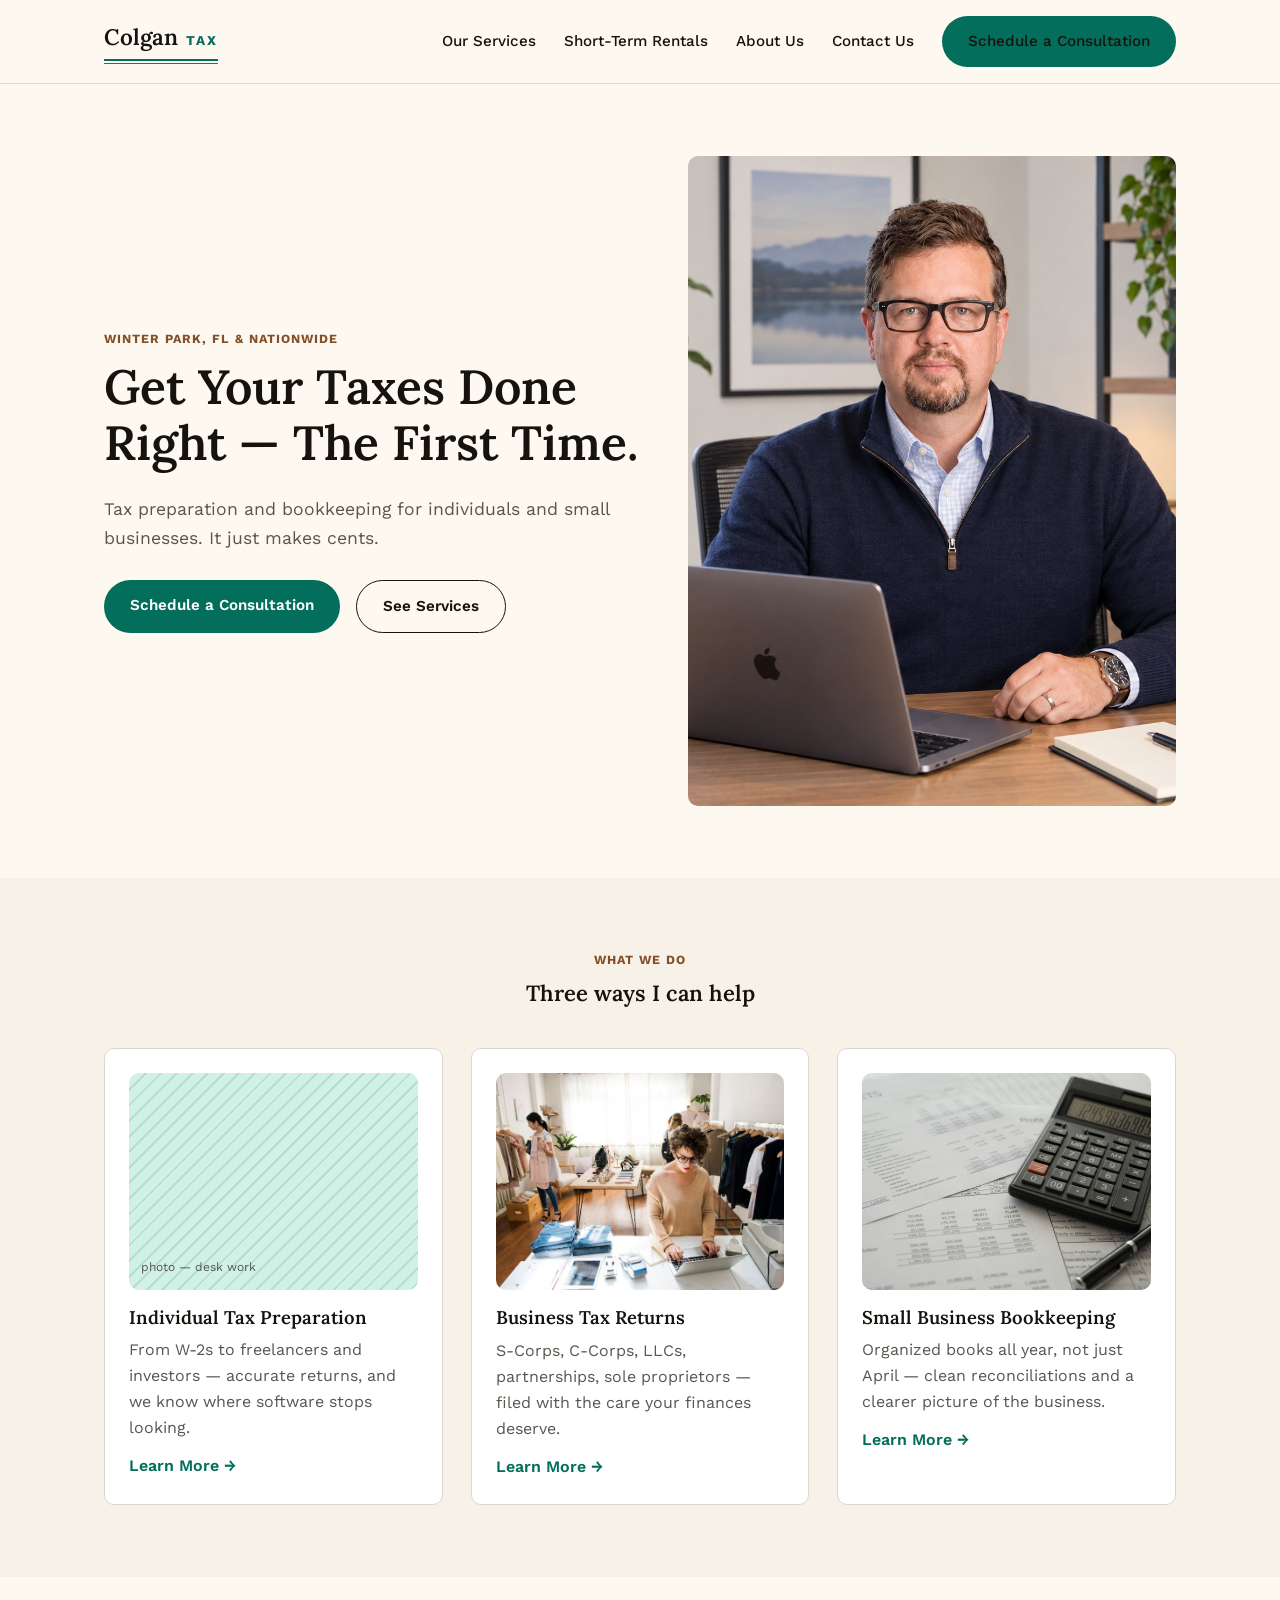
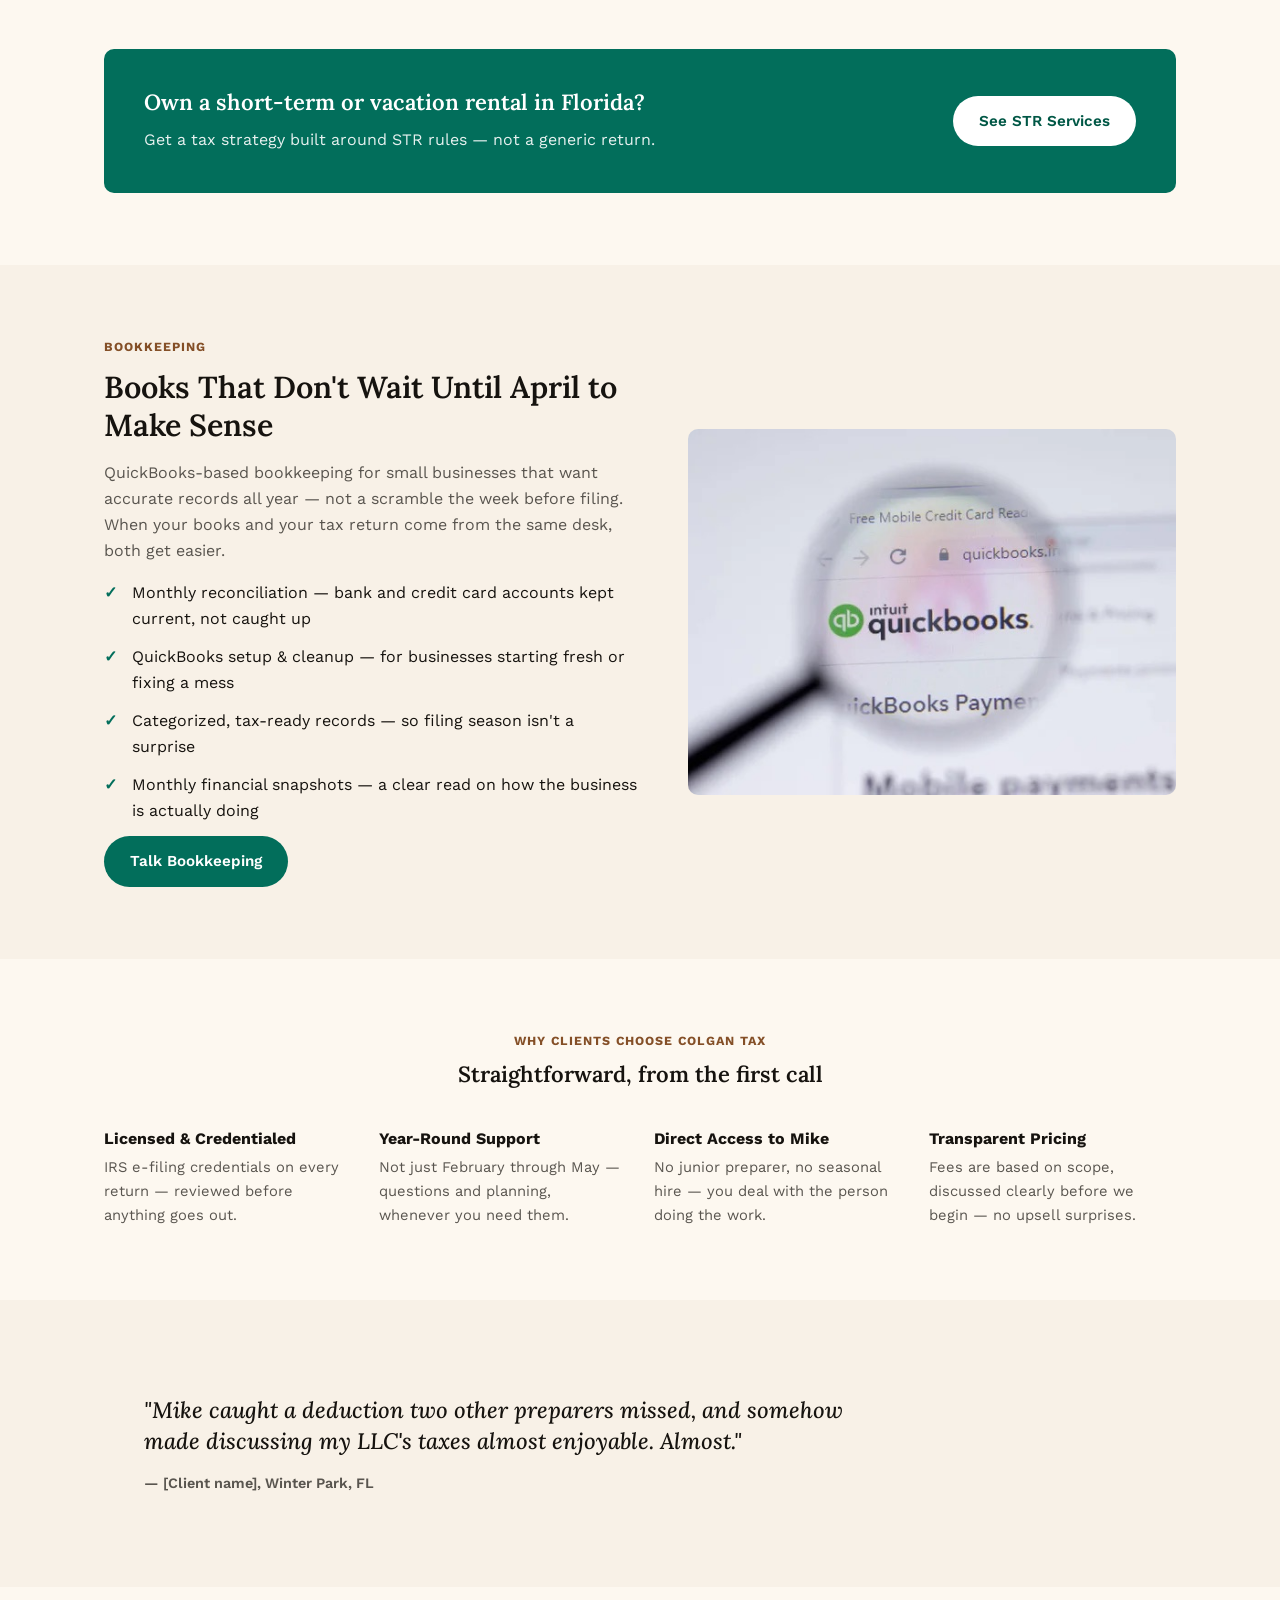
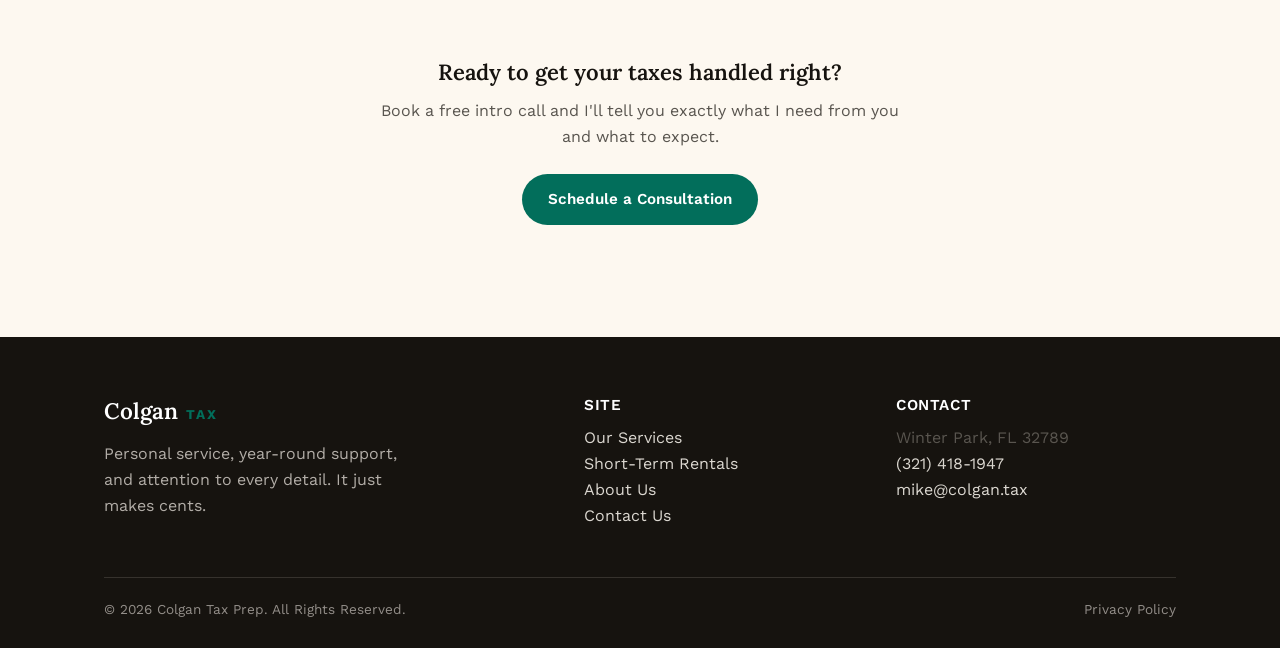
==== commit 82410125: "Add office photo to Business Tax Returns card on homepage Replaces the "photo — office" placeholder." ====
--- a/index.html
+++ b/index.html
@@ -56,7 +56,7 @@
           <a href="services.html#individual" class="text-link">Learn More &rarr;</a>
         </div>
         <div class="card">
-          <div class="photo-block tint-gold">photo — office</div>
+          <img src="images/office.jpg" alt="Small business owner working on a laptop in her shop" style="border-radius: var(--radius-card); aspect-ratio: 4/3; object-fit: cover; width: 100%;">
           <h3>Business Tax Returns</h3>
           <p>S-Corps, C-Corps, LLCs, partnerships, sole proprietors — filed with the care your finances deserve.</p>
           <a href="services.html#business" class="text-link">Learn More &rarr;</a>
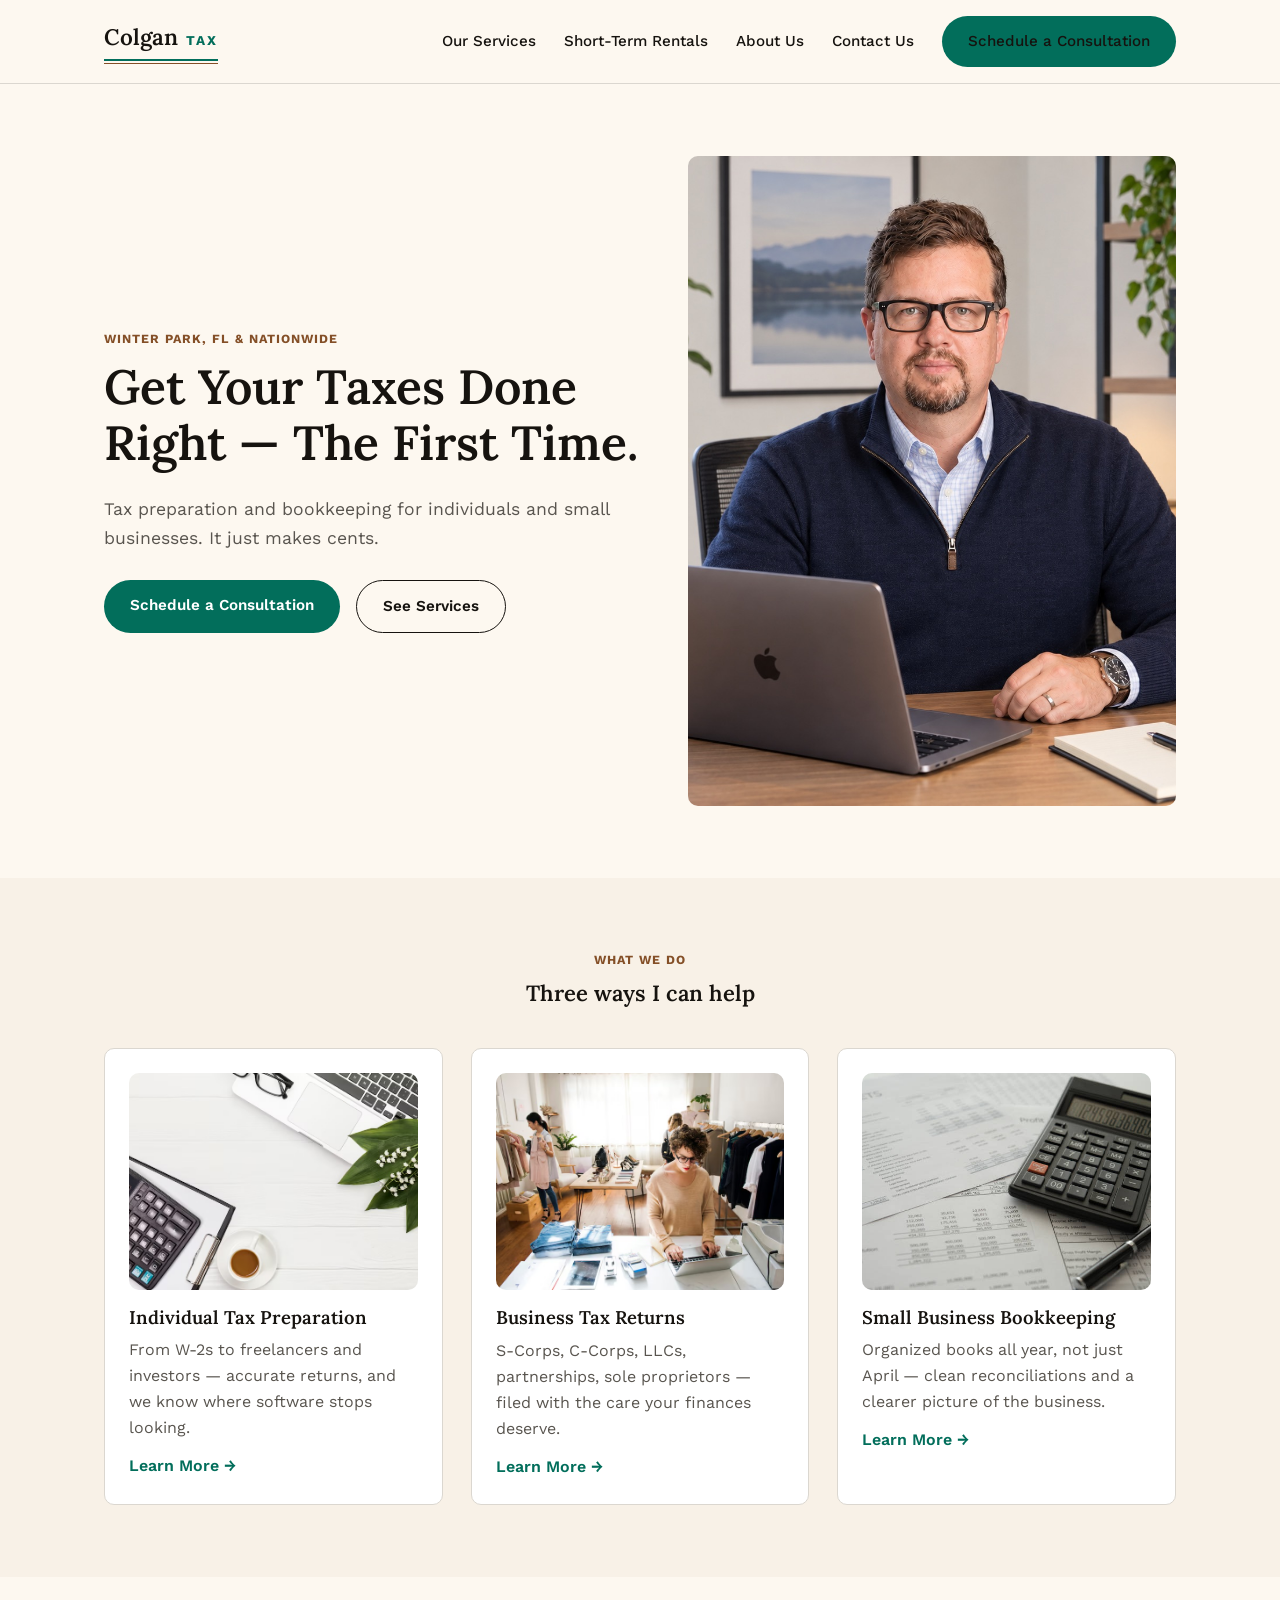
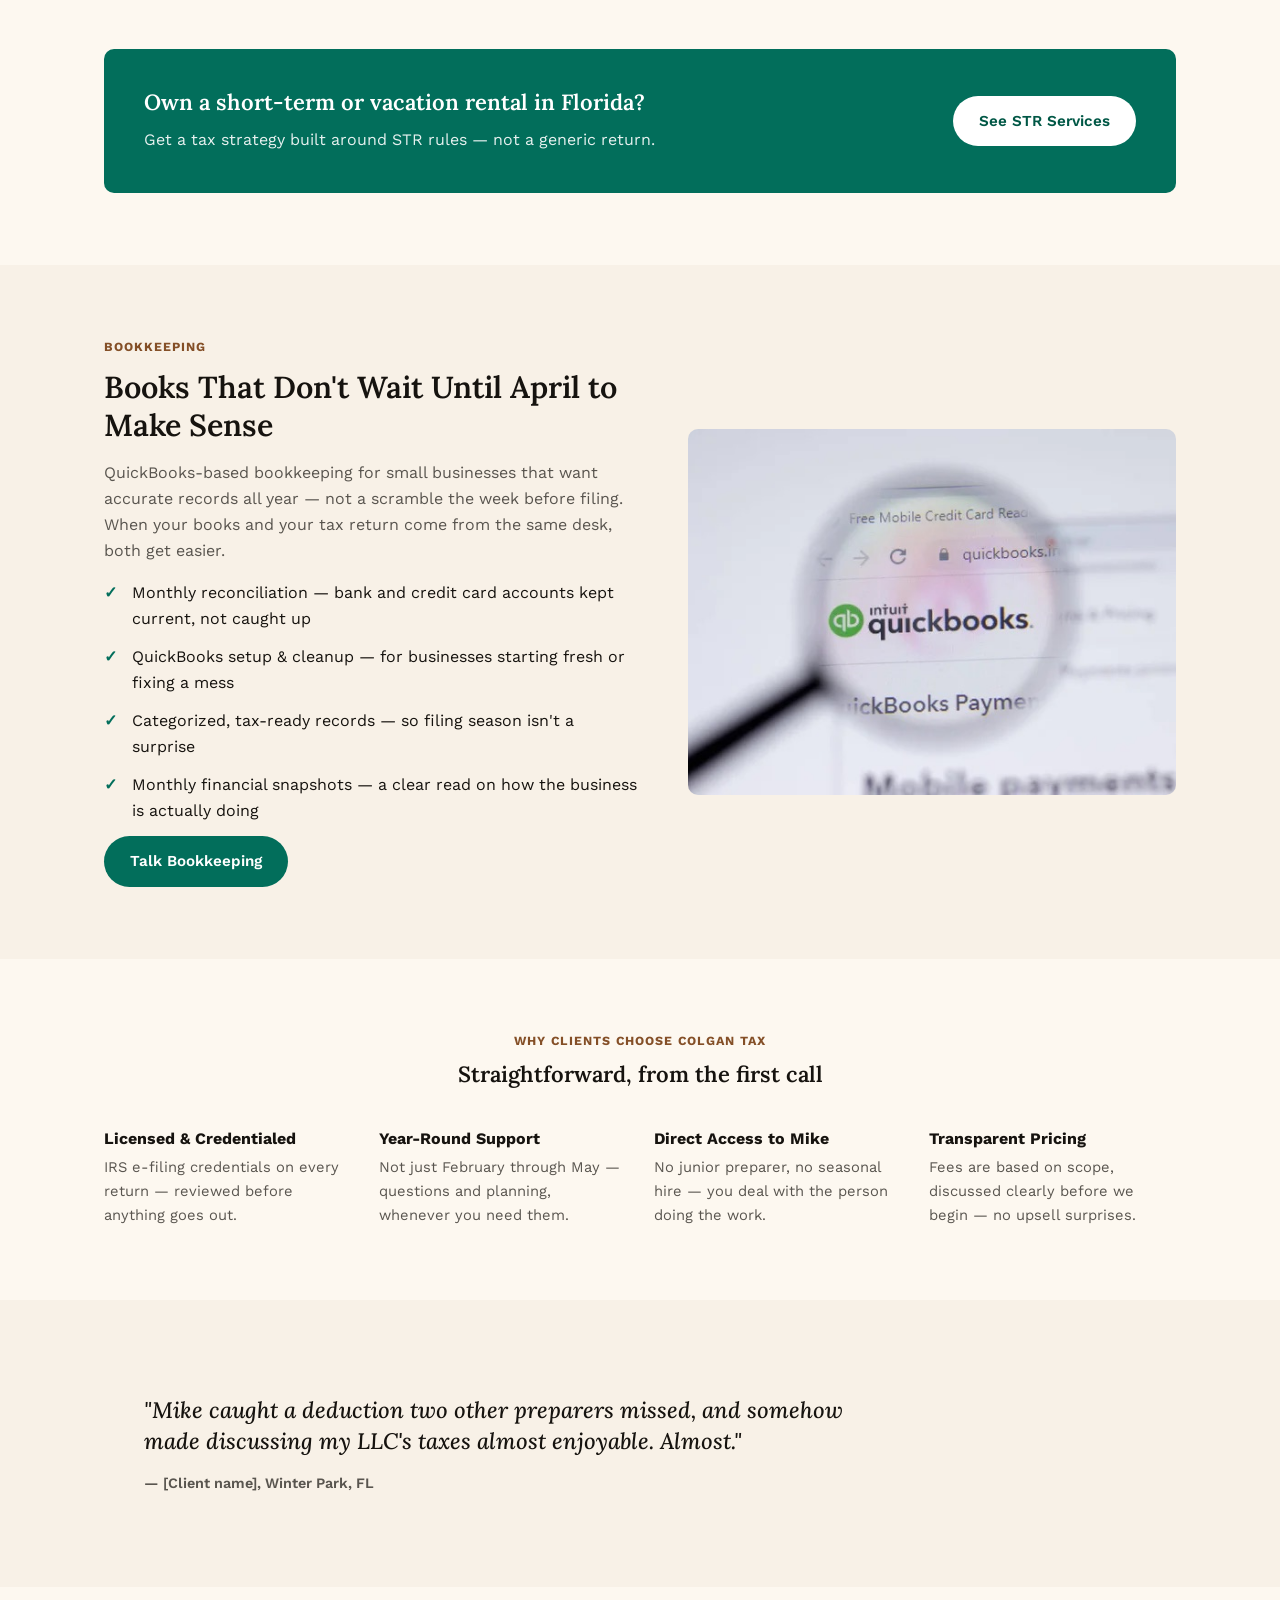
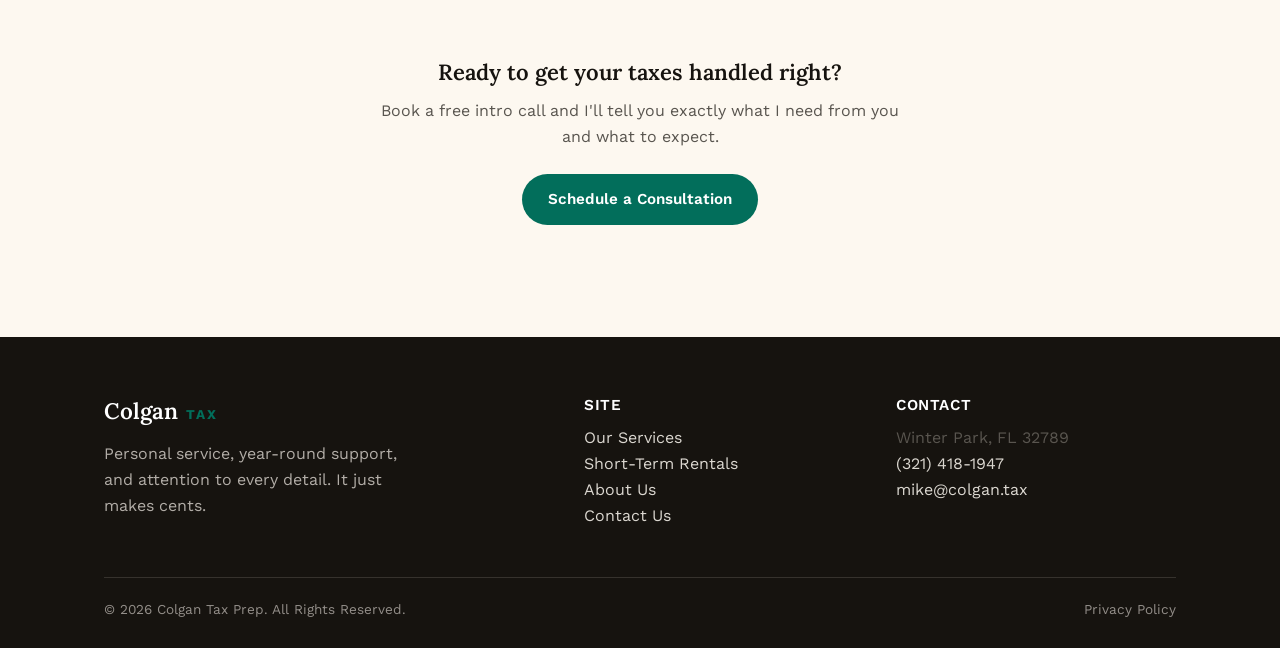
==== commit 75b906ae: "Add desk work photo to Individual Tax Preparation card Replaces the last remaining "photo — ..." pla" ====
--- a/index.html
+++ b/index.html
@@ -50,7 +50,7 @@
       </div>
       <div class="grid grid-3">
         <div class="card">
-          <div class="photo-block tint-green">photo — desk work</div>
+          <img src="images/desk-work.jpg" alt="Desk with calculator, laptop, and coffee" style="border-radius: var(--radius-card); aspect-ratio: 4/3; object-fit: cover; width: 100%;">
           <h3>Individual Tax Preparation</h3>
           <p>From W-2s to freelancers and investors — accurate returns, and we know where software stops looking.</p>
           <a href="services.html#individual" class="text-link">Learn More &rarr;</a>
